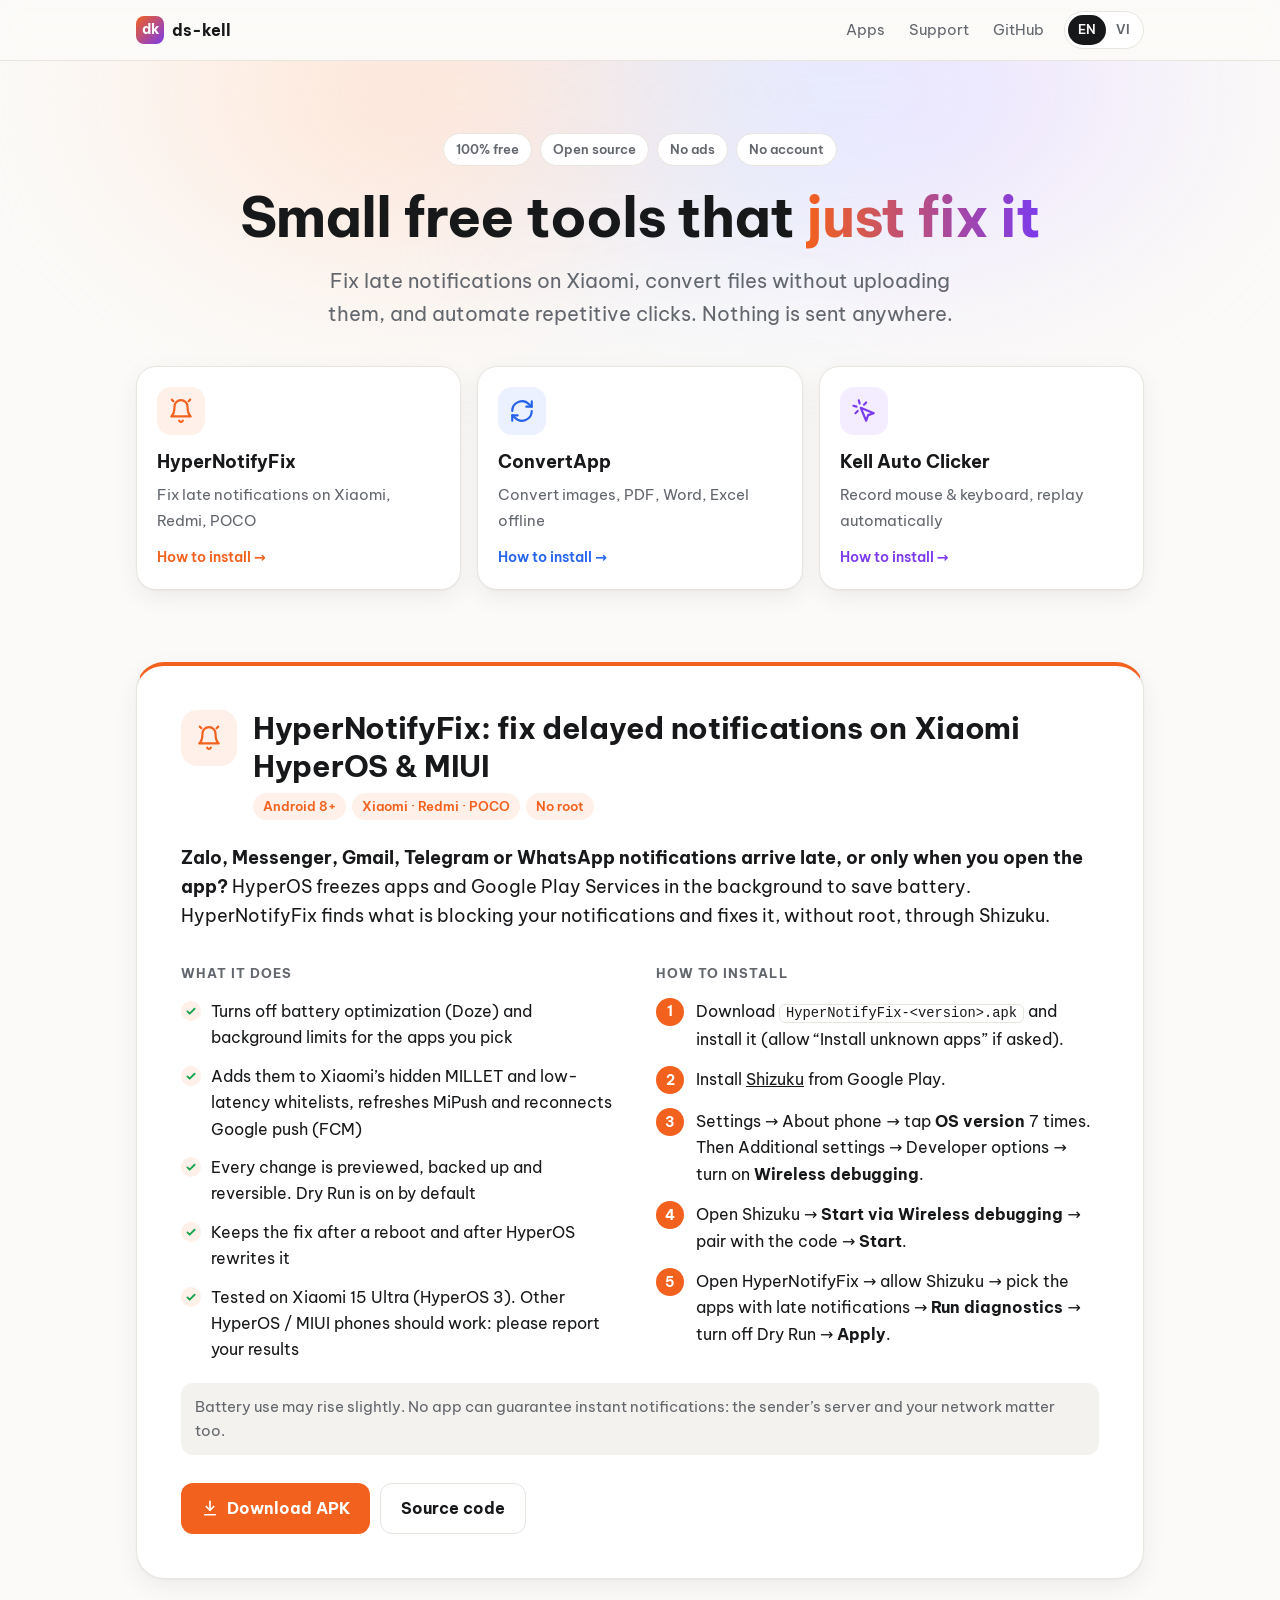
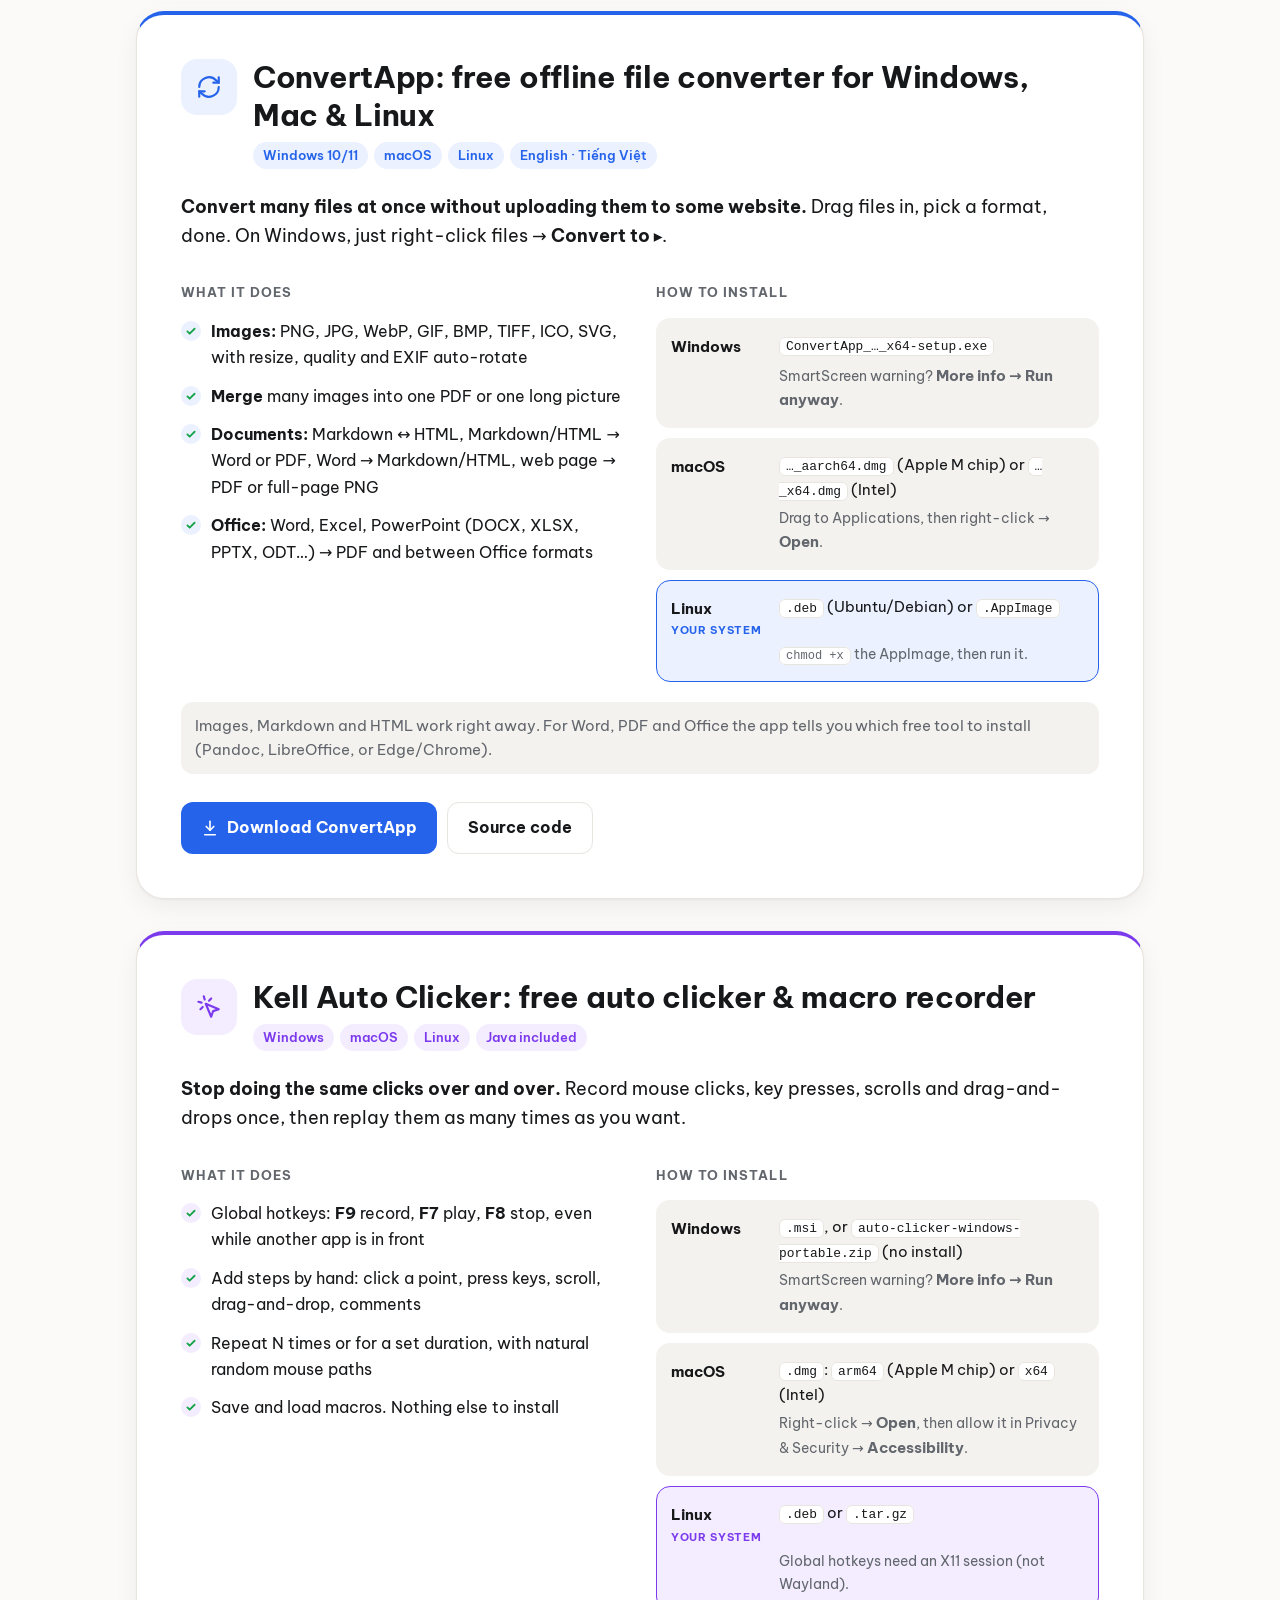
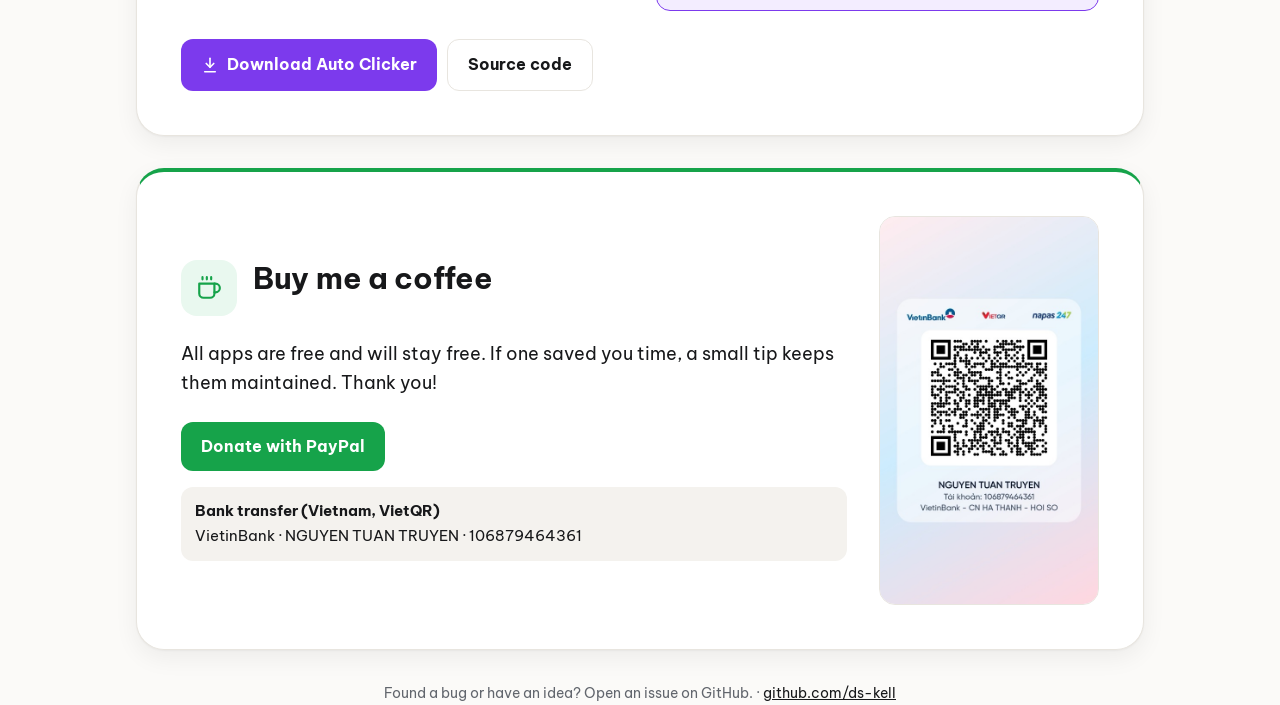
==== index.html @ 30c3adf8 "Add bilingual landing page Co-Authored-By: Claude Opus 5.5 <noreply@anthropic.com>" ====
<!doctype html>
<html lang="en">
<head>
<meta charset="utf-8">
<meta name="viewport" content="width=device-width, initial-scale=1">
<title>Fix Xiaomi Notification Delay, Free File Converter &amp; Auto Clicker | ds-kell</title>
<meta name="description" content="Free open-source apps: HyperNotifyFix fixes late notifications on Xiaomi HyperOS/MIUI without root; ConvertApp converts images, PDF, Word, Excel offline; Kell Auto Clicker records and replays mouse and keyboard.">
<link rel="canonical" href="https://ds-kell.github.io/">
<link rel="alternate" hreflang="en" href="https://ds-kell.github.io/">
<link rel="alternate" hreflang="vi" href="https://ds-kell.github.io/vi/">
<link rel="alternate" hreflang="x-default" href="https://ds-kell.github.io/">
<meta property="og:type" content="website">
<meta property="og:locale" content="en_US">
<meta property="og:title" content="Free tools: Xiaomi notification fix, file converter, auto clicker">
<meta property="og:description" content="No root, no ads, no account. Download for Android, Windows, macOS and Linux.">
<meta property="og:url" content="https://ds-kell.github.io/">
<meta name="theme-color" content="#fbfaf8">
<link rel="icon" href="data:image/svg+xml,%3Csvg xmlns='http://www.w3.org/2000/svg' viewBox='0 0 100 100'%3E%3Ctext y='.9em' font-size='90'%3E%E2%9C%A8%3C/text%3E%3C/svg%3E">
<link rel="preconnect" href="https://fonts.googleapis.com">
<link rel="preconnect" href="https://fonts.gstatic.com" crossorigin>
<link rel="stylesheet" href="https://fonts.googleapis.com/css2?family=Be+Vietnam+Pro:wght@400;500;600;700;800&display=swap">
<link rel="stylesheet" href="style.css">
<script type="application/ld+json">
[
 {
  "@context": "https://schema.org",
  "@type": "SoftwareApplication",
  "name": "HyperNotifyFix",
  "inLanguage": "en",
  "description": "Fix late notifications on Xiaomi, Redmi, POCO",
  "operatingSystem": "Android 8+",
  "applicationCategory": "UtilitiesApplication",
  "downloadUrl": "https://github.com/ds-kell/fix-noti-xiaomi/releases/latest",
  "offers": {
   "@type": "Offer",
   "price": "0",
   "priceCurrency": "USD"
  }
 },
 {
  "@context": "https://schema.org",
  "@type": "SoftwareApplication",
  "name": "ConvertApp",
  "inLanguage": "en",
  "description": "Convert images, PDF, Word, Excel offline",
  "operatingSystem": "Windows, macOS, Linux",
  "applicationCategory": "UtilitiesApplication",
  "downloadUrl": "https://github.com/ds-kell/convert-multi-file/releases/latest",
  "offers": {
   "@type": "Offer",
   "price": "0",
   "priceCurrency": "USD"
  }
 },
 {
  "@context": "https://schema.org",
  "@type": "SoftwareApplication",
  "name": "Kell Auto Clicker",
  "inLanguage": "en",
  "description": "Record mouse & keyboard, replay automatically",
  "operatingSystem": "Windows, macOS, Linux",
  "applicationCategory": "UtilitiesApplication",
  "downloadUrl": "https://github.com/ds-kell/kell-auto-clicker/releases/latest",
  "offers": {
   "@type": "Offer",
   "price": "0",
   "priceCurrency": "USD"
  }
 }
]
</script>
</head>
<body>
<header class="bar"><div class="wrap">
  <a class="brand" href=""><span class="brand-mark">dk</span>ds-kell</a>
  <nav>
    <a class="link" href="#apps">Apps</a>
    <a class="link" href="#support">Support</a>
    <a class="link" href="https://github.com/ds-kell">GitHub</a>
    <span class="lang"><a href="" hreflang="en" lang="en" data-lang="en" aria-current="true">EN</a><a href="vi/" hreflang="vi" lang="vi" data-lang="vi">VI</a></span>
  </nav>
</div></header>

<main>
<section class="hero"><div class="wrap">
  <div class="pills"><span class="pill">100% free</span><span class="pill">Open source</span><span class="pill">No ads</span><span class="pill">No account</span></div>
  <h1>Small free tools that <em>just fix it</em></h1>
  <p class="lead">Fix late notifications on Xiaomi, convert files without uploading them, and automate repetitive clicks. Nothing is sent anywhere.</p>
  <div class="cards" id="apps"><a class="card a-orange" href="#notify"><div class="icon"><svg viewBox="0 0 24 24" fill="none" stroke="currentColor" stroke-width="2" stroke-linecap="round" stroke-linejoin="round"><path d="M6 8a6 6 0 1 1 12 0c0 7 3 9 3 9H3s3-2 3-9"/><path d="M10.3 21a1.94 1.94 0 0 0 3.4 0"/><path d="M19 3l1.5-1.5M5 3 3.5 1.5"/></svg></div><strong>HyperNotifyFix</strong><span>Fix late notifications on Xiaomi, Redmi, POCO</span><span class="go">How to install →</span></a><a class="card a-blue" href="#convert"><div class="icon"><svg viewBox="0 0 24 24" fill="none" stroke="currentColor" stroke-width="2" stroke-linecap="round" stroke-linejoin="round"><path d="M3 12a9 9 0 0 1 15.5-6.2L21 8"/><path d="M21 3v5h-5"/><path d="M21 12a9 9 0 0 1-15.5 6.2L3 16"/><path d="M3 21v-5h5"/></svg></div><strong>ConvertApp</strong><span>Convert images, PDF, Word, Excel offline</span><span class="go">How to install →</span></a><a class="card a-violet" href="#clicker"><div class="icon"><svg viewBox="0 0 24 24" fill="none" stroke="currentColor" stroke-width="2" stroke-linecap="round" stroke-linejoin="round"><path d="M9 9l5 12 1.8-5.2L21 14Z"/><path d="M7.2 2.2 8 5.1M5.1 8l-2.9-.8M14 4.1 12 6.2M6.2 12l-2.1 2"/></svg></div><strong>Kell Auto Clicker</strong><span>Record mouse &amp; keyboard, replay automatically</span><span class="go">How to install →</span></a></div>
</div></section>

<div class="wrap">

<section class="app a-orange" id="notify">
  <div class="app-head"><div class="icon"><svg viewBox="0 0 24 24" fill="none" stroke="currentColor" stroke-width="2" stroke-linecap="round" stroke-linejoin="round"><path d="M6 8a6 6 0 1 1 12 0c0 7 3 9 3 9H3s3-2 3-9"/><path d="M10.3 21a1.94 1.94 0 0 0 3.4 0"/><path d="M19 3l1.5-1.5M5 3 3.5 1.5"/></svg></div>
    <div><h2>HyperNotifyFix: fix delayed notifications on Xiaomi HyperOS &amp; MIUI</h2><div class="chips"><span class="chip">Android 8+</span><span class="chip">Xiaomi · Redmi · POCO</span><span class="chip">No root</span></div></div></div>
  <p class="problem"><strong>Zalo, Messenger, Gmail, Telegram or WhatsApp notifications arrive late, or only when you open the app?</strong> HyperOS freezes apps and Google Play Services in the background to save battery. HyperNotifyFix finds what is blocking your notifications and fixes it, without root, through Shizuku.</p>
  <div class="grid-2">
    <div><h3>What it does</h3><ul class="features"><li><span>Turns off battery optimization (Doze) and background limits for the apps you pick</span></li><li><span>Adds them to Xiaomi’s hidden MILLET and low-latency whitelists, refreshes MiPush and reconnects Google push (FCM)</span></li><li><span>Every change is previewed, backed up and reversible. Dry Run is on by default</span></li><li><span>Keeps the fix after a reboot and after HyperOS rewrites it</span></li><li><span>Tested on Xiaomi 15 Ultra (HyperOS 3). Other HyperOS / MIUI phones should work: please report your results</span></li></ul></div>
    <div><h3>How to install</h3><ol class="steps"><li><span>Download <code>HyperNotifyFix-&lt;version&gt;.apk</code> and install it (allow “Install unknown apps” if asked).</span></li><li><span>Install <a href="https://play.google.com/store/apps/details?id=moe.shizuku.privileged.api">Shizuku</a> from Google Play.</span></li><li><span>Settings → About phone → tap <b>OS version</b> 7 times. Then Additional settings → Developer options → turn on <b>Wireless debugging</b>.</span></li><li><span>Open Shizuku → <b>Start via Wireless debugging</b> → pair with the code → <b>Start</b>.</span></li><li><span>Open HyperNotifyFix → allow Shizuku → pick the apps with late notifications → <b>Run diagnostics</b> → turn off Dry Run → <b>Apply</b>.</span></li></ol></div>
  </div>
  <p class="note">Battery use may rise slightly. No app can guarantee instant notifications: the sender’s server and your network matter too.</p>
  <div class="actions">
    <a class="btn" href="https://github.com/ds-kell/fix-noti-xiaomi/releases/latest"><svg viewBox="0 0 24 24" fill="none" stroke="currentColor" stroke-width="2.2" stroke-linecap="round" stroke-linejoin="round"><path d="M12 3v12"/><path d="m7 10 5 5 5-5"/><path d="M5 21h14"/></svg>Download APK</a>
    <a class="btn ghost" href="https://github.com/ds-kell/fix-noti-xiaomi">Source code</a>
  </div>
</section>
<section class="app a-blue" id="convert">
  <div class="app-head"><div class="icon"><svg viewBox="0 0 24 24" fill="none" stroke="currentColor" stroke-width="2" stroke-linecap="round" stroke-linejoin="round"><path d="M3 12a9 9 0 0 1 15.5-6.2L21 8"/><path d="M21 3v5h-5"/><path d="M21 12a9 9 0 0 1-15.5 6.2L3 16"/><path d="M3 21v-5h5"/></svg></div>
    <div><h2>ConvertApp: free offline file converter for Windows, Mac &amp; Linux</h2><div class="chips"><span class="chip">Windows 10/11</span><span class="chip">macOS</span><span class="chip">Linux</span><span class="chip">English · Tiếng Việt</span></div></div></div>
  <p class="problem"><strong>Convert many files at once without uploading them to some website.</strong> Drag files in, pick a format, done. On Windows, just right-click files → <b>Convert to ▸</b>.</p>
  <div class="grid-2">
    <div><h3>What it does</h3><ul class="features"><li><span><b>Images:</b> PNG, JPG, WebP, GIF, BMP, TIFF, ICO, SVG, with resize, quality and EXIF auto-rotate</span></li><li><span><b>Merge</b> many images into one PDF or one long picture</span></li><li><span><b>Documents:</b> Markdown ↔ HTML, Markdown/HTML → Word or PDF, Word → Markdown/HTML, web page → PDF or full-page PNG</span></li><li><span><b>Office:</b> Word, Excel, PowerPoint (DOCX, XLSX, PPTX, ODT…) → PDF and between Office formats</span></li></ul></div>
    <div><h3>How to install</h3><div class="os-list"><div class="os" data-os="windows"><div><b>Windows</b><span class="you">Your system</span></div><div class="file"><code>ConvertApp_…_x64-setup.exe</code></div><div class="tip">SmartScreen warning? <b>More info → Run anyway</b>.</div></div><div class="os" data-os="mac"><div><b>macOS</b><span class="you">Your system</span></div><div class="file"><code>…_aarch64.dmg</code> (Apple M chip) or <code>…_x64.dmg</code> (Intel)</div><div class="tip">Drag to Applications, then right-click → <b>Open</b>.</div></div><div class="os" data-os="linux"><div><b>Linux</b><span class="you">Your system</span></div><div class="file"><code>.deb</code> (Ubuntu/Debian) or <code>.AppImage</code></div><div class="tip"><code>chmod +x</code> the AppImage, then run it.</div></div></div></div>
  </div>
  <p class="note">Images, Markdown and HTML work right away. For Word, PDF and Office the app tells you which free tool to install (Pandoc, LibreOffice, or Edge/Chrome).</p>
  <div class="actions">
    <a class="btn" href="https://github.com/ds-kell/convert-multi-file/releases/latest"><svg viewBox="0 0 24 24" fill="none" stroke="currentColor" stroke-width="2.2" stroke-linecap="round" stroke-linejoin="round"><path d="M12 3v12"/><path d="m7 10 5 5 5-5"/><path d="M5 21h14"/></svg>Download ConvertApp</a>
    <a class="btn ghost" href="https://github.com/ds-kell/convert-multi-file">Source code</a>
  </div>
</section>
<section class="app a-violet" id="clicker">
  <div class="app-head"><div class="icon"><svg viewBox="0 0 24 24" fill="none" stroke="currentColor" stroke-width="2" stroke-linecap="round" stroke-linejoin="round"><path d="M9 9l5 12 1.8-5.2L21 14Z"/><path d="M7.2 2.2 8 5.1M5.1 8l-2.9-.8M14 4.1 12 6.2M6.2 12l-2.1 2"/></svg></div>
    <div><h2>Kell Auto Clicker: free auto clicker &amp; macro recorder</h2><div class="chips"><span class="chip">Windows</span><span class="chip">macOS</span><span class="chip">Linux</span><span class="chip">Java included</span></div></div></div>
  <p class="problem"><strong>Stop doing the same clicks over and over.</strong> Record mouse clicks, key presses, scrolls and drag-and-drops once, then replay them as many times as you want.</p>
  <div class="grid-2">
    <div><h3>What it does</h3><ul class="features"><li><span>Global hotkeys: <b>F9</b> record, <b>F7</b> play, <b>F8</b> stop, even while another app is in front</span></li><li><span>Add steps by hand: click a point, press keys, scroll, drag-and-drop, comments</span></li><li><span>Repeat N times or for a set duration, with natural random mouse paths</span></li><li><span>Save and load macros. Nothing else to install</span></li></ul></div>
    <div><h3>How to install</h3><div class="os-list"><div class="os" data-os="windows"><div><b>Windows</b><span class="you">Your system</span></div><div class="file"><code>.msi</code>, or <code>auto-clicker-windows-portable.zip</code> (no install)</div><div class="tip">SmartScreen warning? <b>More info → Run anyway</b>.</div></div><div class="os" data-os="mac"><div><b>macOS</b><span class="you">Your system</span></div><div class="file"><code>.dmg</code>: <code>arm64</code> (Apple M chip) or <code>x64</code> (Intel)</div><div class="tip">Right-click → <b>Open</b>, then allow it in Privacy &amp; Security → <b>Accessibility</b>.</div></div><div class="os" data-os="linux"><div><b>Linux</b><span class="you">Your system</span></div><div class="file"><code>.deb</code> or <code>.tar.gz</code></div><div class="tip">Global hotkeys need an X11 session (not Wayland).</div></div></div></div>
  </div>
  
  <div class="actions">
    <a class="btn" href="https://github.com/ds-kell/kell-auto-clicker/releases/latest"><svg viewBox="0 0 24 24" fill="none" stroke="currentColor" stroke-width="2.2" stroke-linecap="round" stroke-linejoin="round"><path d="M12 3v12"/><path d="m7 10 5 5 5-5"/><path d="M5 21h14"/></svg>Download Auto Clicker</a>
    <a class="btn ghost" href="https://github.com/ds-kell/kell-auto-clicker">Source code</a>
  </div>
</section>

<section class="app a-green" id="support">
  <div class="support">
    <div>
      <div class="app-head"><div class="icon"><svg viewBox="0 0 24 24" fill="none" stroke="currentColor" stroke-width="2" stroke-linecap="round" stroke-linejoin="round"><path d="M17 8h1a4 4 0 1 1 0 8h-1"/><path d="M3 8h14v9a4 4 0 0 1-4 4H7a4 4 0 0 1-4-4Z"/><path d="M6 2v2M10 2v2M14 2v2"/></svg></div><div><h2>Buy me a coffee</h2></div></div>
      <p class="problem">All apps are free and will stay free. If one saved you time, a small tip keeps them maintained. Thank you!</p>
      <a class="btn" href="https://paypal.me/truyennt">Donate with PayPal</a>
      <div class="bank"><b>Bank transfer (Vietnam, VietQR)</b>VietinBank · NGUYEN TUAN TRUYEN · 106879464361</div>
    </div>
    <img src="assets/donate-vietqr.jpg" alt="VietQR bank transfer QR code, VietinBank, NGUYEN TUAN TRUYEN" width="220" height="391" loading="lazy">
  </div>
</section>
</div>
</main>

<footer class="wrap">Found a bug or have an idea? Open an issue on GitHub. · <a href="https://github.com/ds-kell">github.com/ds-kell</a></footer>
<script>
(function () {
  // Remember an explicit language choice; first-time Vietnamese visitors to the English page go to /vi/.
  var KEY = 'lang';
  function get() { try { return localStorage.getItem(KEY); } catch (e) { return null; } }
  document.querySelectorAll('[data-lang]').forEach(function (a) {
    a.addEventListener('click', function () { try { localStorage.setItem(KEY, a.dataset.lang); } catch (e) {} });
  });
  if (document.documentElement.lang === 'en' && !get() && !/bot|crawl|spider/i.test(navigator.userAgent)
      && (navigator.languages || [navigator.language]).some(function (l) { return /^vi\b/i.test(l); })) {
    location.replace('vi/' + location.hash);
  }
  // Highlight the download row for the visitor's OS.
  var ua = navigator.userAgent, os = /Windows/.test(ua) ? 'windows' : /Mac OS X|Macintosh/.test(ua) && !/iPhone|iPad/.test(ua) ? 'mac'
         : /Linux/.test(ua) && !/Android/.test(ua) ? 'linux' : null;
  if (os) document.querySelectorAll('.os[data-os="' + os + '"]').forEach(function (el) { el.classList.add('is-you'); });
})();
</script>
</body>
</html>
---- style.css ----
:root {
  --bg: #fbfaf8; --surface: #ffffff; --surface-2: #f4f2ee; --text: #17181a; --muted: #62666d;
  --border: #e8e5df; --shadow: 0 1px 2px rgb(20 20 20 / 4%), 0 8px 24px rgb(20 20 20 / 6%);
  --orange: #f2611d; --orange-soft: #fff1e9; --blue: #2563eb; --blue-soft: #ebf1ff;
  --violet: #7c3aed; --violet-soft: #f3edff; --green: #16a34a; --green-soft: #e9f8ef;
  --hero-1: #ffe4d4; --hero-2: #dfe8ff; --hero-3: #ece2ff; --radius: 20px;
}
@media (prefers-color-scheme: dark) {
  :root:not([data-theme="light"]) {
    --bg: #0e0f11; --surface: #17181b; --surface-2: #1f2125; --text: #eeeef0; --muted: #a1a5ad;
    --border: #2a2c31; --shadow: 0 1px 2px rgb(0 0 0 / 30%), 0 8px 24px rgb(0 0 0 / 30%);
    --orange: #ff8a4c; --orange-soft: #2b1a10; --blue: #6b9bff; --blue-soft: #121c33;
    --violet: #a78bfa; --violet-soft: #1e1530; --green: #4ade80; --green-soft: #10241a;
    --hero-1: #3a1d0e; --hero-2: #0f1d3d; --hero-3: #24133d;
  }
}
* { box-sizing: border-box; }
html { -webkit-text-size-adjust: 100%; scroll-behavior: smooth; scroll-padding-top: 72px; }
body { margin: 0; background: var(--bg); color: var(--text);
  font: 16px/1.65 "Be Vietnam Pro", system-ui, -apple-system, "Segoe UI", Roboto, sans-serif; }
a { color: inherit; }
img { max-width: 100%; height: auto; }
.wrap { max-width: 1040px; margin: 0 auto; padding: 0 16px; }

/* Top bar */
.bar { position: sticky; top: 0; z-index: 10; backdrop-filter: saturate(1.4) blur(12px);
  background: color-mix(in srgb, var(--bg) 82%, transparent); border-bottom: 1px solid var(--border); }
.bar .wrap { display: flex; align-items: center; gap: 16px; height: 60px; }
.brand { font-weight: 700; text-decoration: none; display: flex; align-items: center; gap: 8px; }
.brand-mark { width: 28px; height: 28px; border-radius: 8px; display: grid; place-items: center; color: #fff;
  background: linear-gradient(135deg, var(--orange), var(--violet)); font-size: 14px; }
.bar nav { margin-left: auto; display: flex; align-items: center; gap: 4px; }
.bar nav a.link { text-decoration: none; color: var(--muted); font-size: 15px; padding: 6px 10px; border-radius: 8px; }
.bar nav a.link:hover { color: var(--text); background: var(--surface-2); }
.lang { display: inline-flex; padding: 3px; border: 1px solid var(--border); border-radius: 999px;
  background: var(--surface); margin-left: 6px; }
.lang a { text-decoration: none; font-size: 13px; font-weight: 600; padding: 4px 10px; border-radius: 999px; color: var(--muted); }
.lang a[aria-current="true"] { background: var(--text); color: var(--bg); }
@media (max-width: 640px) { .bar nav a.link { display: none; } }

/* Hero */
.hero { position: relative; overflow: hidden; padding: 72px 0 40px; text-align: center; }
.hero::before { content: ""; position: absolute; inset: -40% -10% auto; height: 520px; z-index: -1; filter: blur(60px);
  background: radial-gradient(closest-side, var(--hero-1), transparent) 20% 50% / 50% 100% no-repeat,
              radial-gradient(closest-side, var(--hero-2), transparent) 55% 40% / 50% 100% no-repeat,
              radial-gradient(closest-side, var(--hero-3), transparent) 85% 60% / 45% 100% no-repeat; }
.pills { display: flex; flex-wrap: wrap; gap: 8px; justify-content: center; margin-bottom: 20px; }
.pill { font-size: 13px; font-weight: 600; padding: 5px 12px; border-radius: 999px; background: var(--surface);
  border: 1px solid var(--border); color: var(--muted); }
.hero h1 { font-size: clamp(32px, 6vw, 56px); line-height: 1.1; letter-spacing: -0.02em; margin: 0 auto 16px; max-width: 820px; }
.hero h1 em { font-style: normal; background: linear-gradient(90deg, var(--orange), var(--violet));
  -webkit-background-clip: text; background-clip: text; color: transparent; }
.hero .lead { font-size: clamp(17px, 2.2vw, 20px); color: var(--muted); max-width: 640px; margin: 0 auto 36px; }

.cards { display: grid; gap: 16px; grid-template-columns: repeat(auto-fit, minmax(260px, 1fr)); text-align: left; }
.card { display: block; text-decoration: none; background: var(--surface); border: 1px solid var(--border);
  border-radius: var(--radius); padding: 20px; box-shadow: var(--shadow); transition: transform .15s ease, border-color .15s; }
.card:hover { transform: translateY(-3px); border-color: var(--accent); }
.card strong { display: block; font-size: 18px; margin: 12px 0 4px; }
.card span { color: var(--muted); font-size: 15px; }
.card .go { display: block; margin-top: 12px; font-weight: 600; font-size: 14px; color: var(--accent); }

.icon { width: 48px; height: 48px; border-radius: 14px; display: grid; place-items: center;
  background: var(--accent-soft); color: var(--accent); flex: none; }
.icon svg { width: 26px; height: 26px; }
.a-orange { --accent: var(--orange); --accent-soft: var(--orange-soft); }
.a-blue { --accent: var(--blue); --accent-soft: var(--blue-soft); }
.a-violet { --accent: var(--violet); --accent-soft: var(--violet-soft); }
.a-green { --accent: var(--green); --accent-soft: var(--green-soft); }

/* App sections */
.app { background: var(--surface); border: 1px solid var(--border); border-radius: 28px; box-shadow: var(--shadow);
  padding: clamp(20px, 4vw, 44px); margin: 32px 0; border-top: 4px solid var(--accent); }
.app-head { display: flex; gap: 16px; align-items: flex-start; }
.app-head .icon { width: 56px; height: 56px; border-radius: 16px; }
.app h2 { font-size: clamp(22px, 3.4vw, 30px); line-height: 1.25; letter-spacing: -0.01em; margin: 0 0 8px; }
.chips { display: flex; flex-wrap: wrap; gap: 6px; }
.chip { font-size: 12.5px; font-weight: 600; padding: 3px 10px; border-radius: 999px; background: var(--accent-soft); color: var(--accent); }
.problem { font-size: 17.5px; margin: 24px 0; }
.problem strong { color: var(--text); }
.grid-2 { display: grid; gap: 32px; grid-template-columns: 1fr 1fr; }
@media (max-width: 820px) { .grid-2 { grid-template-columns: 1fr; gap: 8px; } }
h3 { font-size: 13px; text-transform: uppercase; letter-spacing: .08em; color: var(--muted); margin: 8px 0 14px; }

.features { list-style: none; padding: 0; margin: 0; display: grid; gap: 12px; }
.features li { display: flex; gap: 10px; }
.features li::before { content: ""; flex: none; width: 20px; height: 20px; margin-top: 3px; border-radius: 50%;
  background: var(--accent-soft) url("data:image/svg+xml,%3Csvg xmlns='http://www.w3.org/2000/svg' viewBox='0 0 20 20'%3E%3Cpath d='M6 10.5l2.5 2.5L14 7.5' fill='none' stroke='%2316a34a' stroke-width='2' stroke-linecap='round' stroke-linejoin='round'/%3E%3C/svg%3E") center / 18px no-repeat; }

.steps { list-style: none; padding: 0; margin: 0; counter-reset: s; display: grid; gap: 14px; }
.steps li { counter-increment: s; display: flex; gap: 12px; }
.steps li::before { content: counter(s); flex: none; width: 28px; height: 28px; border-radius: 50%; display: grid; place-items: center;
  font-size: 14px; font-weight: 700; background: var(--accent); color: #fff; }

.os-list { display: grid; gap: 10px; }
.os { display: grid; grid-template-columns: 96px 1fr; gap: 4px 12px; padding: 14px; border-radius: 14px;
  background: var(--surface-2); border: 1px solid transparent; }
.os.is-you { border-color: var(--accent); background: var(--accent-soft); }
.os b { font-size: 15px; }
.os .you { display: none; font-size: 11px; font-weight: 700; color: var(--accent); text-transform: uppercase; letter-spacing: .06em; }
.os.is-you .you { display: block; }
.os .file { font-size: 15px; }
.os .tip { grid-column: 2; font-size: 14px; color: var(--muted); }
@media (max-width: 480px) { .os { grid-template-columns: 1fr; } .os .tip { grid-column: 1; } }

code { font-family: ui-monospace, SFMono-Regular, Menlo, Consolas, monospace; font-size: .86em; background: var(--surface);
  border: 1px solid var(--border); padding: 1px 6px; border-radius: 6px; overflow-wrap: anywhere; }
.note { font-size: 14.5px; color: var(--muted); margin: 20px 0 0; padding: 12px 14px; border-radius: 12px; background: var(--surface-2); }
.actions { display: flex; flex-wrap: wrap; gap: 10px; margin-top: 28px; }
.btn { display: inline-flex; align-items: center; gap: 8px; text-decoration: none; font-weight: 700; font-size: 15.5px;
  padding: 12px 20px; border-radius: 12px; background: var(--accent); color: #fff; transition: filter .15s; }
.btn:hover { filter: brightness(1.08); }
.btn svg { width: 18px; height: 18px; }
.btn.ghost { background: transparent; color: var(--text); border: 1px solid var(--border); }

/* Support */
.support { display: grid; grid-template-columns: 1fr auto; gap: 32px; align-items: center; }
@media (max-width: 720px) { .support { grid-template-columns: 1fr; justify-items: start; } }
.support img { width: 220px; border-radius: 16px; border: 1px solid var(--border); }
.bank { font-size: 15px; padding: 12px 14px; border-radius: 12px; background: var(--surface-2); margin: 16px 0 0; }
.bank b { display: block; }

footer { color: var(--muted); font-size: 14px; padding: 16px 0 56px; text-align: center; }
footer a { color: var(--text); }
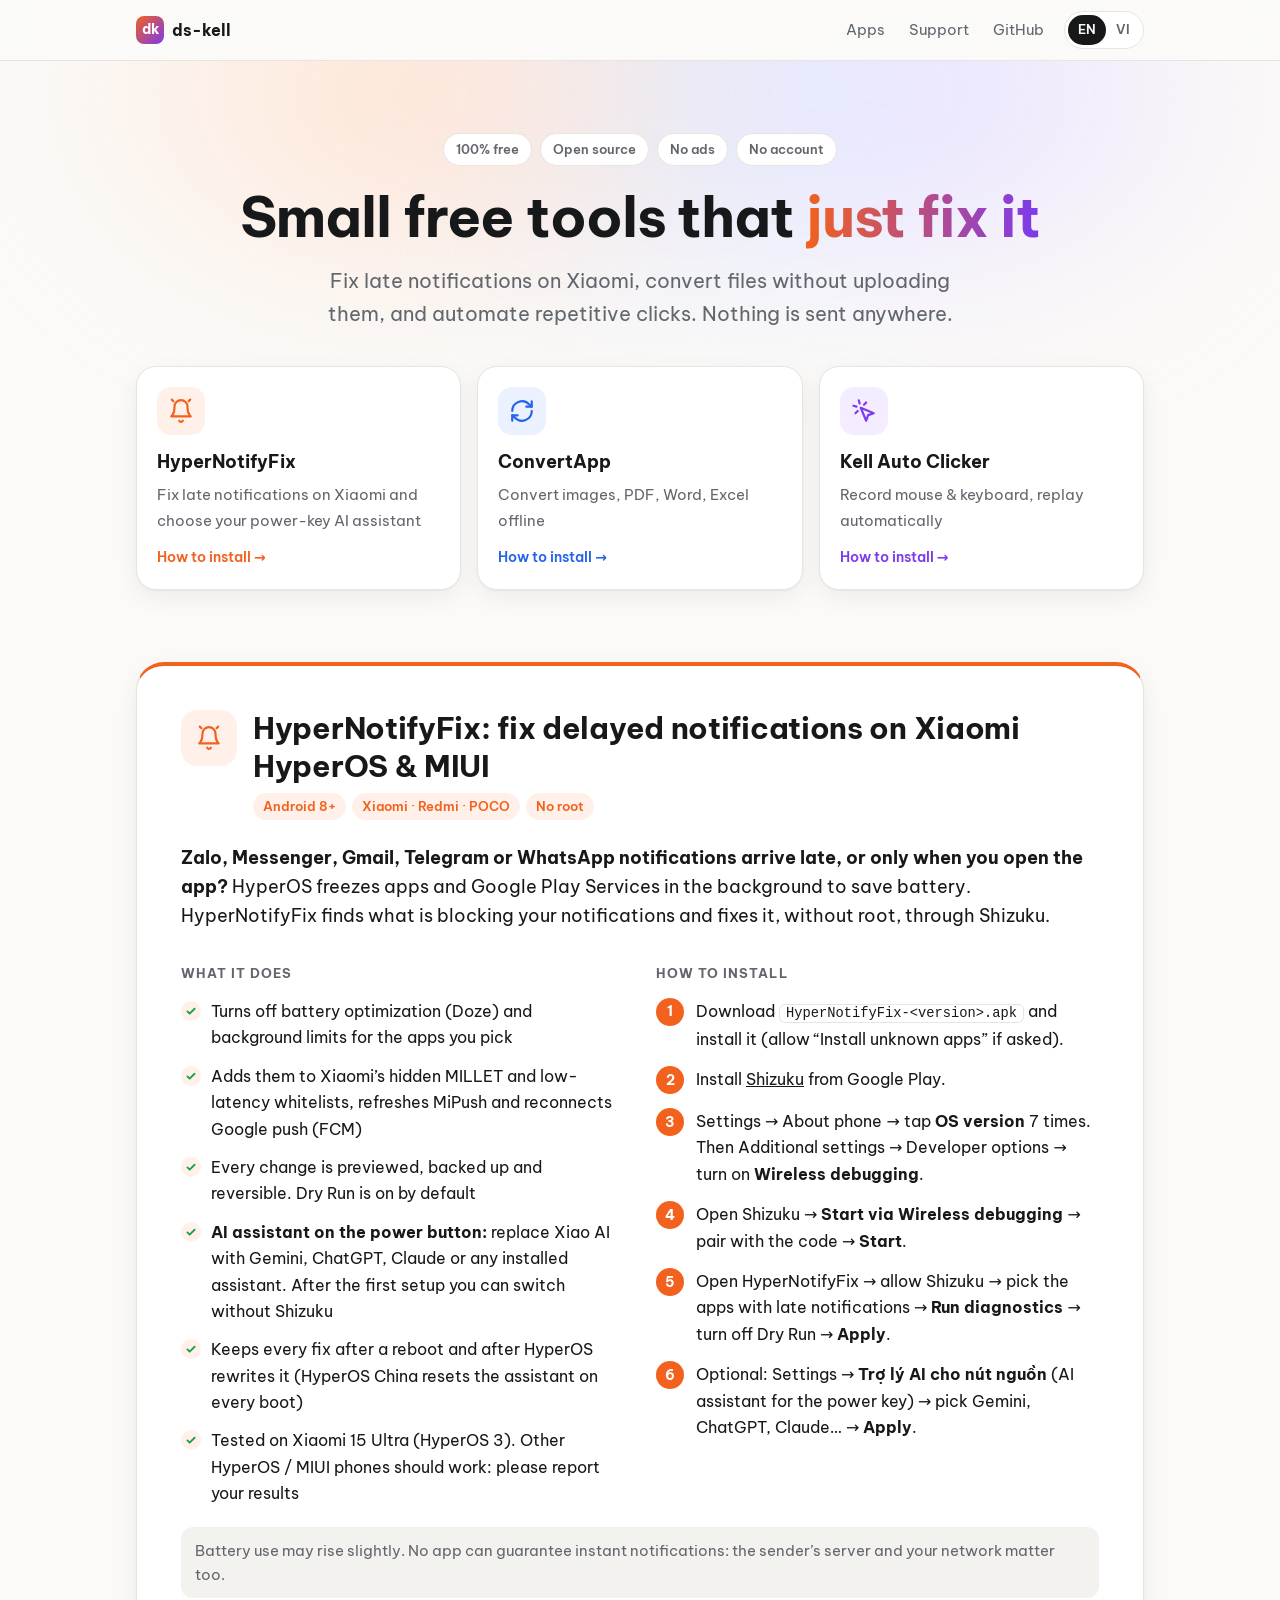
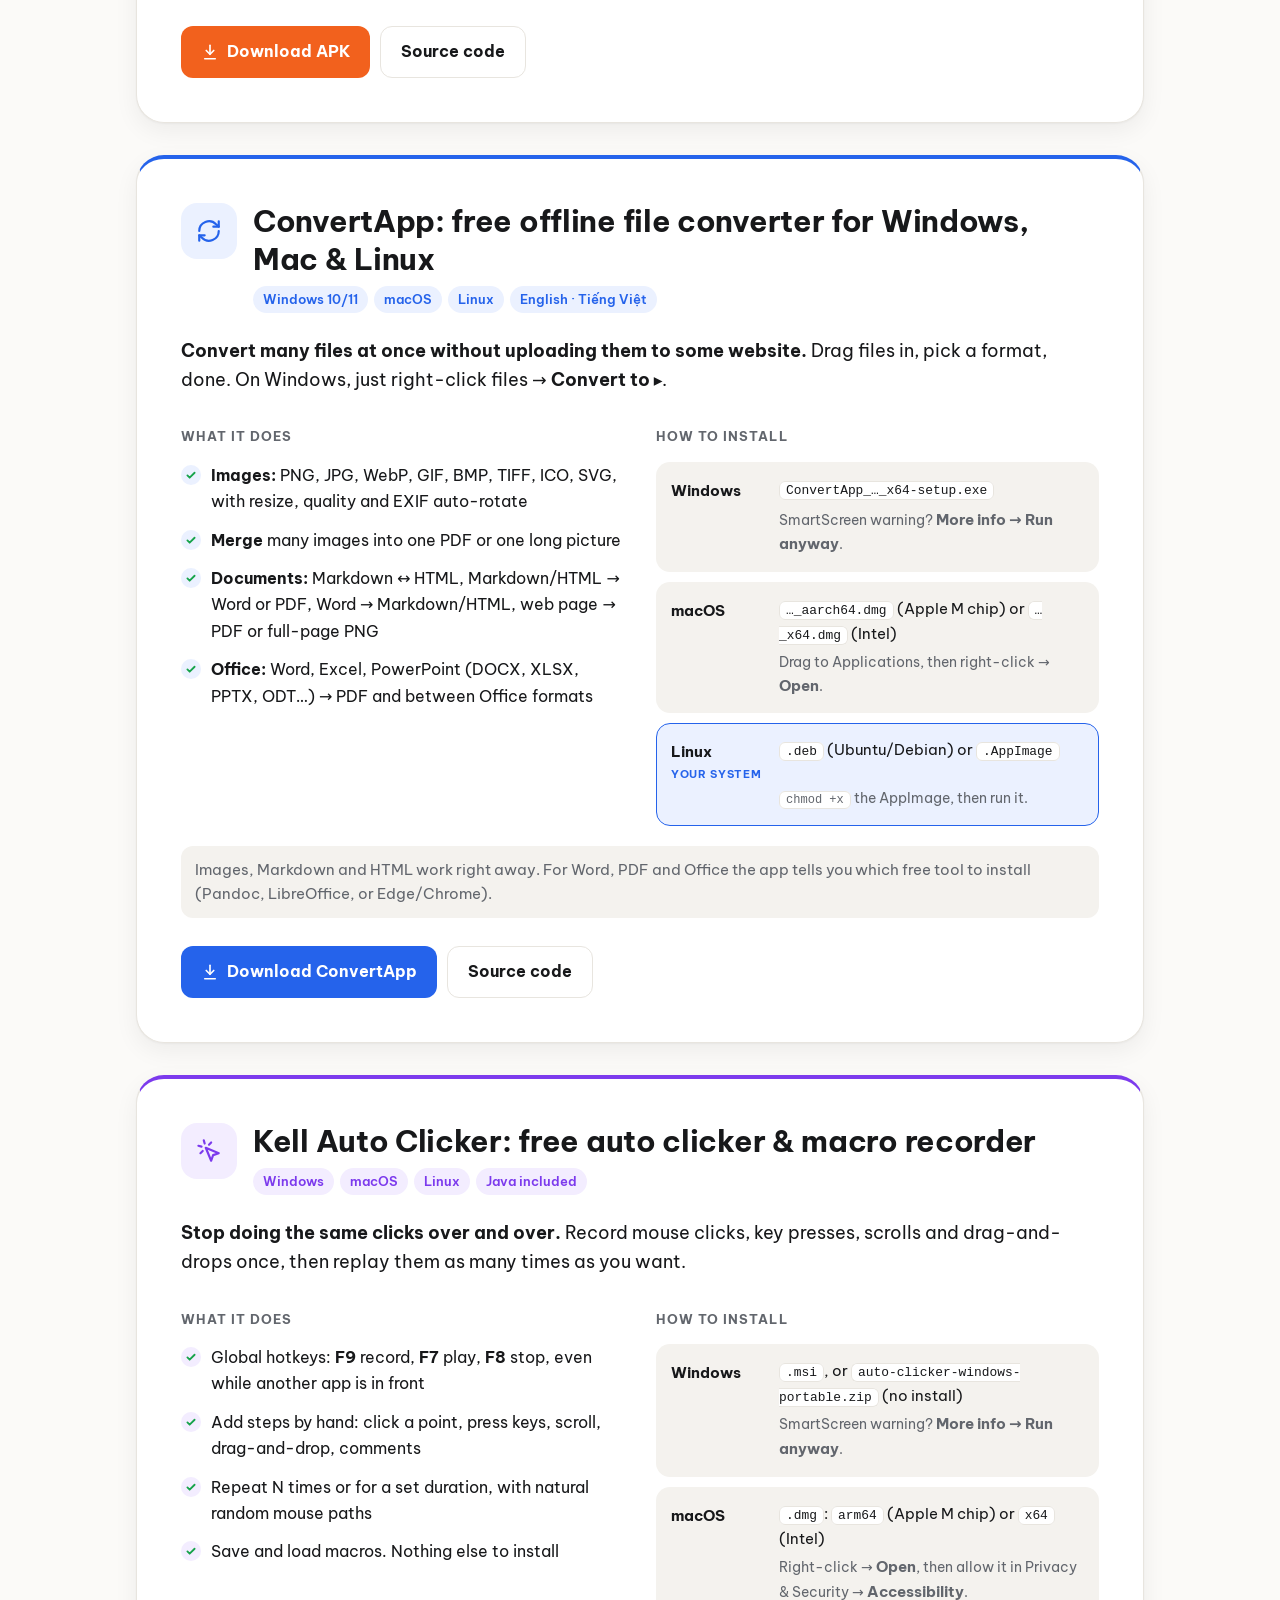
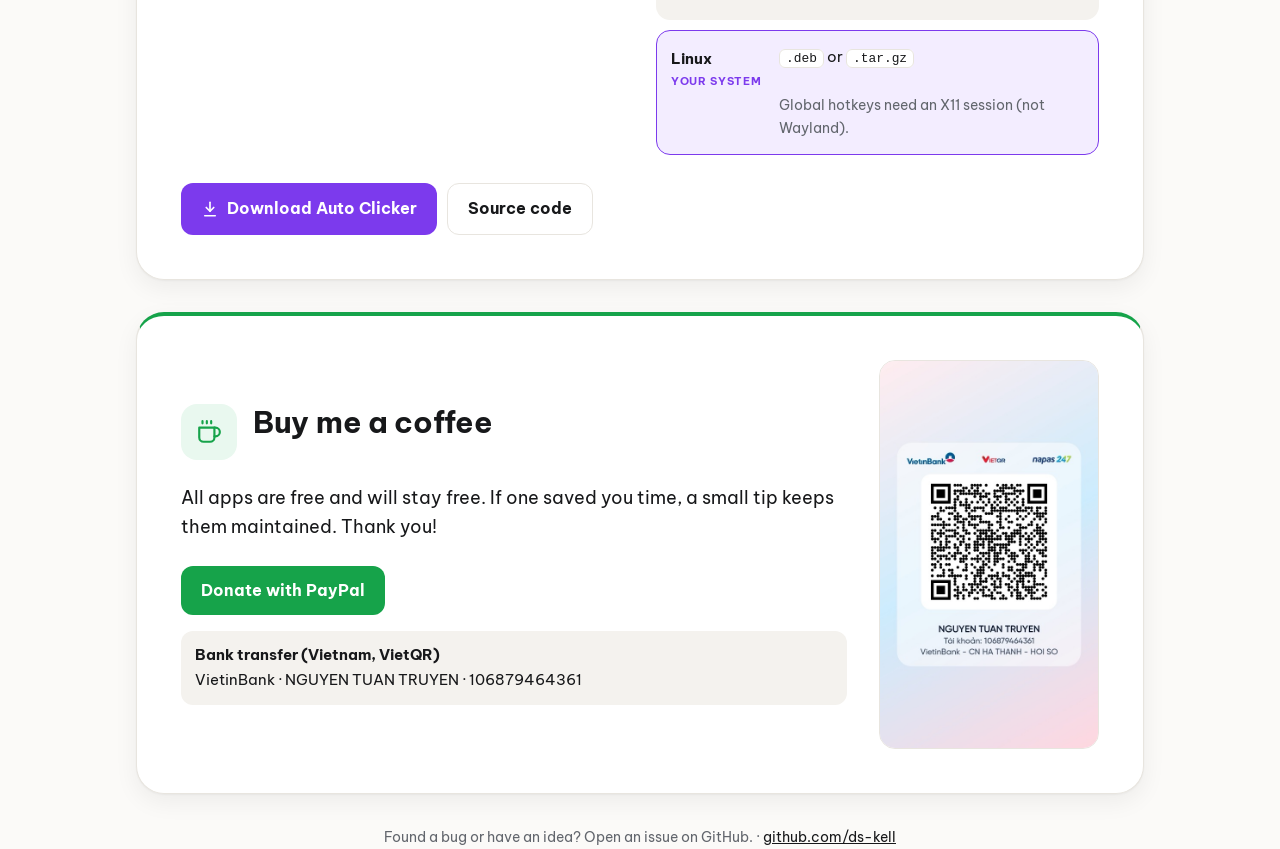
==== commit 29e098dc: "content: add the HyperNotifyFix AI assistant picker Co-Authored-By: Claude Opus 5.5 <noreply@anthrop" ====
--- a/index.html
+++ b/index.html
@@ -4,7 +4,7 @@
 <meta charset="utf-8">
 <meta name="viewport" content="width=device-width, initial-scale=1">
 <title>Fix Xiaomi Notification Delay, Free File Converter &amp; Auto Clicker | ds-kell</title>
-<meta name="description" content="Free open-source apps: HyperNotifyFix fixes late notifications on Xiaomi HyperOS/MIUI without root; ConvertApp converts images, PDF, Word, Excel offline; Kell Auto Clicker records and replays mouse and keyboard.">
+<meta name="description" content="Free open-source apps: HyperNotifyFix fixes late notifications on Xiaomi HyperOS/MIUI and puts Gemini, ChatGPT or Claude on the power button, without root; ConvertApp converts images, PDF, Word, Excel offline; Kell Auto Clicker records and replays mouse and keyboard.">
 <link rel="canonical" href="https://ds-kell.github.io/">
 <link rel="alternate" hreflang="en" href="https://ds-kell.github.io/">
 <link rel="alternate" hreflang="vi" href="https://ds-kell.github.io/vi/">
@@ -27,7 +27,7 @@
   "@type": "SoftwareApplication",
   "name": "HyperNotifyFix",
   "inLanguage": "en",
-  "description": "Fix late notifications on Xiaomi, Redmi, POCO",
+  "description": "Fix late notifications on Xiaomi and choose your power-key AI assistant",
   "operatingSystem": "Android 8+",
   "applicationCategory": "UtilitiesApplication",
   "downloadUrl": "https://github.com/ds-kell/fix-noti-xiaomi/releases/latest",
@@ -86,7 +86,7 @@
   <div class="pills"><span class="pill">100% free</span><span class="pill">Open source</span><span class="pill">No ads</span><span class="pill">No account</span></div>
   <h1>Small free tools that <em>just fix it</em></h1>
   <p class="lead">Fix late notifications on Xiaomi, convert files without uploading them, and automate repetitive clicks. Nothing is sent anywhere.</p>
-  <div class="cards" id="apps"><a class="card a-orange" href="#notify"><div class="icon"><svg viewBox="0 0 24 24" fill="none" stroke="currentColor" stroke-width="2" stroke-linecap="round" stroke-linejoin="round"><path d="M6 8a6 6 0 1 1 12 0c0 7 3 9 3 9H3s3-2 3-9"/><path d="M10.3 21a1.94 1.94 0 0 0 3.4 0"/><path d="M19 3l1.5-1.5M5 3 3.5 1.5"/></svg></div><strong>HyperNotifyFix</strong><span>Fix late notifications on Xiaomi, Redmi, POCO</span><span class="go">How to install →</span></a><a class="card a-blue" href="#convert"><div class="icon"><svg viewBox="0 0 24 24" fill="none" stroke="currentColor" stroke-width="2" stroke-linecap="round" stroke-linejoin="round"><path d="M3 12a9 9 0 0 1 15.5-6.2L21 8"/><path d="M21 3v5h-5"/><path d="M21 12a9 9 0 0 1-15.5 6.2L3 16"/><path d="M3 21v-5h5"/></svg></div><strong>ConvertApp</strong><span>Convert images, PDF, Word, Excel offline</span><span class="go">How to install →</span></a><a class="card a-violet" href="#clicker"><div class="icon"><svg viewBox="0 0 24 24" fill="none" stroke="currentColor" stroke-width="2" stroke-linecap="round" stroke-linejoin="round"><path d="M9 9l5 12 1.8-5.2L21 14Z"/><path d="M7.2 2.2 8 5.1M5.1 8l-2.9-.8M14 4.1 12 6.2M6.2 12l-2.1 2"/></svg></div><strong>Kell Auto Clicker</strong><span>Record mouse &amp; keyboard, replay automatically</span><span class="go">How to install →</span></a></div>
+  <div class="cards" id="apps"><a class="card a-orange" href="#notify"><div class="icon"><svg viewBox="0 0 24 24" fill="none" stroke="currentColor" stroke-width="2" stroke-linecap="round" stroke-linejoin="round"><path d="M6 8a6 6 0 1 1 12 0c0 7 3 9 3 9H3s3-2 3-9"/><path d="M10.3 21a1.94 1.94 0 0 0 3.4 0"/><path d="M19 3l1.5-1.5M5 3 3.5 1.5"/></svg></div><strong>HyperNotifyFix</strong><span>Fix late notifications on Xiaomi and choose your power-key AI assistant</span><span class="go">How to install →</span></a><a class="card a-blue" href="#convert"><div class="icon"><svg viewBox="0 0 24 24" fill="none" stroke="currentColor" stroke-width="2" stroke-linecap="round" stroke-linejoin="round"><path d="M3 12a9 9 0 0 1 15.5-6.2L21 8"/><path d="M21 3v5h-5"/><path d="M21 12a9 9 0 0 1-15.5 6.2L3 16"/><path d="M3 21v-5h5"/></svg></div><strong>ConvertApp</strong><span>Convert images, PDF, Word, Excel offline</span><span class="go">How to install →</span></a><a class="card a-violet" href="#clicker"><div class="icon"><svg viewBox="0 0 24 24" fill="none" stroke="currentColor" stroke-width="2" stroke-linecap="round" stroke-linejoin="round"><path d="M9 9l5 12 1.8-5.2L21 14Z"/><path d="M7.2 2.2 8 5.1M5.1 8l-2.9-.8M14 4.1 12 6.2M6.2 12l-2.1 2"/></svg></div><strong>Kell Auto Clicker</strong><span>Record mouse &amp; keyboard, replay automatically</span><span class="go">How to install →</span></a></div>
 </div></section>
 
 <div class="wrap">
@@ -96,8 +96,8 @@
     <div><h2>HyperNotifyFix: fix delayed notifications on Xiaomi HyperOS &amp; MIUI</h2><div class="chips"><span class="chip">Android 8+</span><span class="chip">Xiaomi · Redmi · POCO</span><span class="chip">No root</span></div></div></div>
   <p class="problem"><strong>Zalo, Messenger, Gmail, Telegram or WhatsApp notifications arrive late, or only when you open the app?</strong> HyperOS freezes apps and Google Play Services in the background to save battery. HyperNotifyFix finds what is blocking your notifications and fixes it, without root, through Shizuku.</p>
   <div class="grid-2">
-    <div><h3>What it does</h3><ul class="features"><li><span>Turns off battery optimization (Doze) and background limits for the apps you pick</span></li><li><span>Adds them to Xiaomi’s hidden MILLET and low-latency whitelists, refreshes MiPush and reconnects Google push (FCM)</span></li><li><span>Every change is previewed, backed up and reversible. Dry Run is on by default</span></li><li><span>Keeps the fix after a reboot and after HyperOS rewrites it</span></li><li><span>Tested on Xiaomi 15 Ultra (HyperOS 3). Other HyperOS / MIUI phones should work: please report your results</span></li></ul></div>
-    <div><h3>How to install</h3><ol class="steps"><li><span>Download <code>HyperNotifyFix-&lt;version&gt;.apk</code> and install it (allow “Install unknown apps” if asked).</span></li><li><span>Install <a href="https://play.google.com/store/apps/details?id=moe.shizuku.privileged.api">Shizuku</a> from Google Play.</span></li><li><span>Settings → About phone → tap <b>OS version</b> 7 times. Then Additional settings → Developer options → turn on <b>Wireless debugging</b>.</span></li><li><span>Open Shizuku → <b>Start via Wireless debugging</b> → pair with the code → <b>Start</b>.</span></li><li><span>Open HyperNotifyFix → allow Shizuku → pick the apps with late notifications → <b>Run diagnostics</b> → turn off Dry Run → <b>Apply</b>.</span></li></ol></div>
+    <div><h3>What it does</h3><ul class="features"><li><span>Turns off battery optimization (Doze) and background limits for the apps you pick</span></li><li><span>Adds them to Xiaomi’s hidden MILLET and low-latency whitelists, refreshes MiPush and reconnects Google push (FCM)</span></li><li><span>Every change is previewed, backed up and reversible. Dry Run is on by default</span></li><li><span><b>AI assistant on the power button:</b> replace Xiao AI with Gemini, ChatGPT, Claude or any installed assistant. After the first setup you can switch without Shizuku</span></li><li><span>Keeps every fix after a reboot and after HyperOS rewrites it (HyperOS China resets the assistant on every boot)</span></li><li><span>Tested on Xiaomi 15 Ultra (HyperOS 3). Other HyperOS / MIUI phones should work: please report your results</span></li></ul></div>
+    <div><h3>How to install</h3><ol class="steps"><li><span>Download <code>HyperNotifyFix-&lt;version&gt;.apk</code> and install it (allow “Install unknown apps” if asked).</span></li><li><span>Install <a href="https://play.google.com/store/apps/details?id=moe.shizuku.privileged.api">Shizuku</a> from Google Play.</span></li><li><span>Settings → About phone → tap <b>OS version</b> 7 times. Then Additional settings → Developer options → turn on <b>Wireless debugging</b>.</span></li><li><span>Open Shizuku → <b>Start via Wireless debugging</b> → pair with the code → <b>Start</b>.</span></li><li><span>Open HyperNotifyFix → allow Shizuku → pick the apps with late notifications → <b>Run diagnostics</b> → turn off Dry Run → <b>Apply</b>.</span></li><li><span>Optional: Settings → <b>Trợ lý AI cho nút nguồn</b> (AI assistant for the power key) → pick Gemini, ChatGPT, Claude… → <b>Apply</b>.</span></li></ol></div>
   </div>
   <p class="note">Battery use may rise slightly. No app can guarantee instant notifications: the sender’s server and your network matter too.</p>
   <div class="actions">
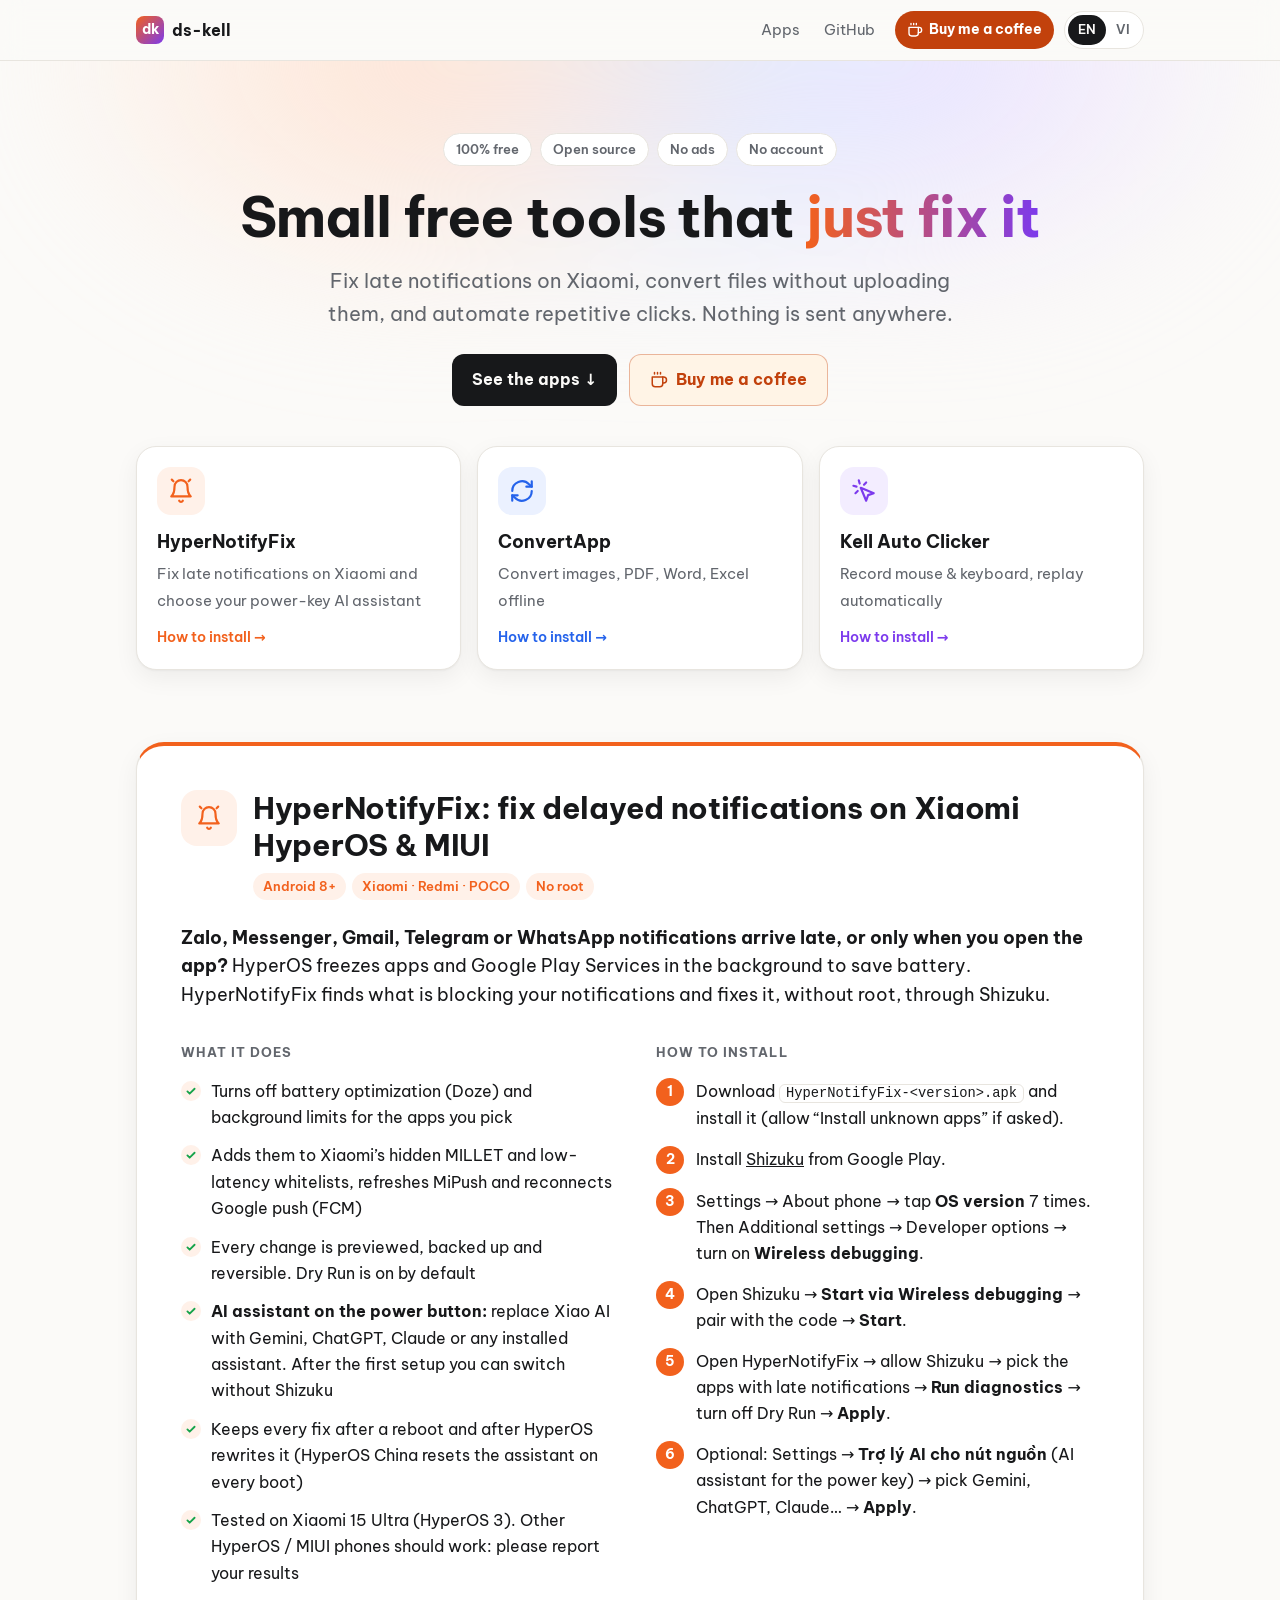
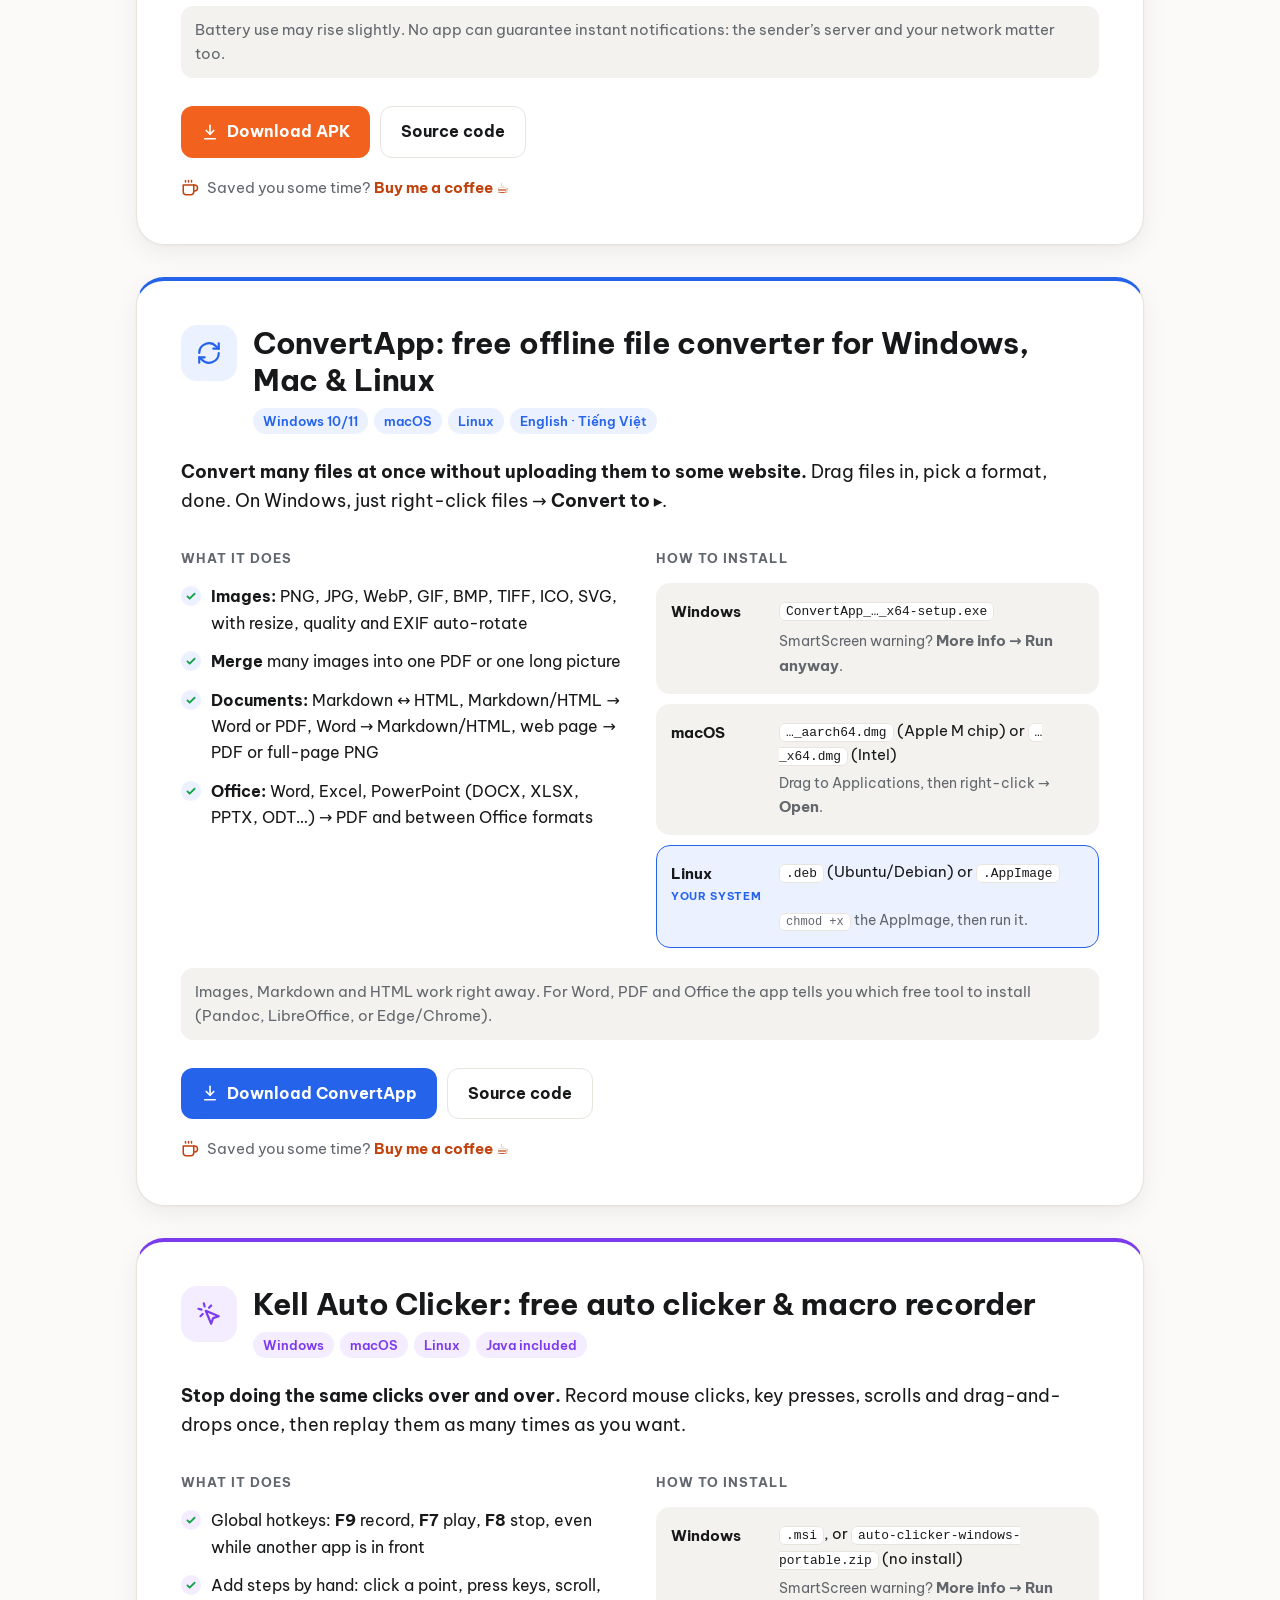
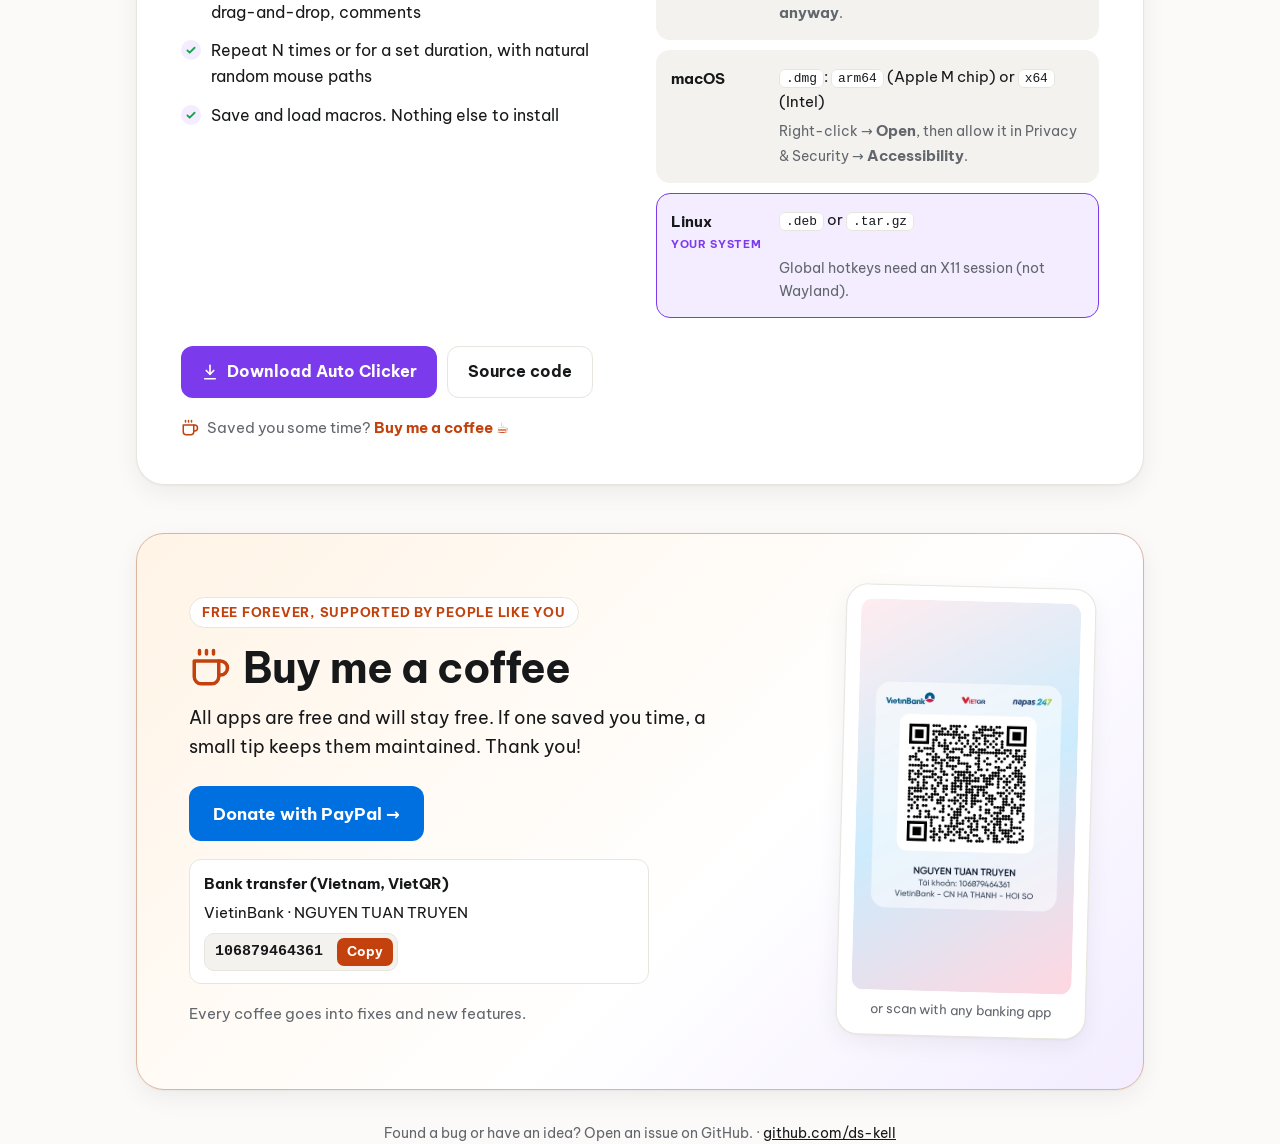
==== commit 8d4d9c4b: "site: make the donate option visible from the top of the page Coffee button in the top bar and hero," ====
--- a/index.html
+++ b/index.html
@@ -75,8 +75,8 @@
   <a class="brand" href=""><span class="brand-mark">dk</span>ds-kell</a>
   <nav>
     <a class="link" href="#apps">Apps</a>
-    <a class="link" href="#support">Support</a>
     <a class="link" href="https://github.com/ds-kell">GitHub</a>
+    <a class="nav-donate" href="#support"><svg viewBox="0 0 24 24" fill="none" stroke="currentColor" stroke-width="2" stroke-linecap="round" stroke-linejoin="round"><path d="M17 8h1a4 4 0 1 1 0 8h-1"/><path d="M3 8h14v9a4 4 0 0 1-4 4H7a4 4 0 0 1-4-4Z"/><path d="M6 2v2M10 2v2M14 2v2"/></svg><span>Buy me a coffee</span></a>
     <span class="lang"><a href="" hreflang="en" lang="en" data-lang="en" aria-current="true">EN</a><a href="vi/" hreflang="vi" lang="vi" data-lang="vi">VI</a></span>
   </nav>
 </div></header>
@@ -86,6 +86,10 @@
   <div class="pills"><span class="pill">100% free</span><span class="pill">Open source</span><span class="pill">No ads</span><span class="pill">No account</span></div>
   <h1>Small free tools that <em>just fix it</em></h1>
   <p class="lead">Fix late notifications on Xiaomi, convert files without uploading them, and automate repetitive clicks. Nothing is sent anywhere.</p>
+  <div class="hero-cta">
+    <a class="btn dark" href="#apps">See the apps ↓</a>
+    <a class="btn coffee" href="#support"><svg viewBox="0 0 24 24" fill="none" stroke="currentColor" stroke-width="2" stroke-linecap="round" stroke-linejoin="round"><path d="M17 8h1a4 4 0 1 1 0 8h-1"/><path d="M3 8h14v9a4 4 0 0 1-4 4H7a4 4 0 0 1-4-4Z"/><path d="M6 2v2M10 2v2M14 2v2"/></svg>Buy me a coffee</a>
+  </div>
   <div class="cards" id="apps"><a class="card a-orange" href="#notify"><div class="icon"><svg viewBox="0 0 24 24" fill="none" stroke="currentColor" stroke-width="2" stroke-linecap="round" stroke-linejoin="round"><path d="M6 8a6 6 0 1 1 12 0c0 7 3 9 3 9H3s3-2 3-9"/><path d="M10.3 21a1.94 1.94 0 0 0 3.4 0"/><path d="M19 3l1.5-1.5M5 3 3.5 1.5"/></svg></div><strong>HyperNotifyFix</strong><span>Fix late notifications on Xiaomi and choose your power-key AI assistant</span><span class="go">How to install →</span></a><a class="card a-blue" href="#convert"><div class="icon"><svg viewBox="0 0 24 24" fill="none" stroke="currentColor" stroke-width="2" stroke-linecap="round" stroke-linejoin="round"><path d="M3 12a9 9 0 0 1 15.5-6.2L21 8"/><path d="M21 3v5h-5"/><path d="M21 12a9 9 0 0 1-15.5 6.2L3 16"/><path d="M3 21v-5h5"/></svg></div><strong>ConvertApp</strong><span>Convert images, PDF, Word, Excel offline</span><span class="go">How to install →</span></a><a class="card a-violet" href="#clicker"><div class="icon"><svg viewBox="0 0 24 24" fill="none" stroke="currentColor" stroke-width="2" stroke-linecap="round" stroke-linejoin="round"><path d="M9 9l5 12 1.8-5.2L21 14Z"/><path d="M7.2 2.2 8 5.1M5.1 8l-2.9-.8M14 4.1 12 6.2M6.2 12l-2.1 2"/></svg></div><strong>Kell Auto Clicker</strong><span>Record mouse &amp; keyboard, replay automatically</span><span class="go">How to install →</span></a></div>
 </div></section>
 
@@ -104,6 +108,7 @@
     <a class="btn" href="https://github.com/ds-kell/fix-noti-xiaomi/releases/latest"><svg viewBox="0 0 24 24" fill="none" stroke="currentColor" stroke-width="2.2" stroke-linecap="round" stroke-linejoin="round"><path d="M12 3v12"/><path d="m7 10 5 5 5-5"/><path d="M5 21h14"/></svg>Download APK</a>
     <a class="btn ghost" href="https://github.com/ds-kell/fix-noti-xiaomi">Source code</a>
   </div>
+  <p class="nudge"><svg viewBox="0 0 24 24" fill="none" stroke="currentColor" stroke-width="2" stroke-linecap="round" stroke-linejoin="round"><path d="M17 8h1a4 4 0 1 1 0 8h-1"/><path d="M3 8h14v9a4 4 0 0 1-4 4H7a4 4 0 0 1-4-4Z"/><path d="M6 2v2M10 2v2M14 2v2"/></svg><span>Saved you some time? <a href="#support">Buy me a coffee ☕</a></span></p>
 </section>
 <section class="app a-blue" id="convert">
   <div class="app-head"><div class="icon"><svg viewBox="0 0 24 24" fill="none" stroke="currentColor" stroke-width="2" stroke-linecap="round" stroke-linejoin="round"><path d="M3 12a9 9 0 0 1 15.5-6.2L21 8"/><path d="M21 3v5h-5"/><path d="M21 12a9 9 0 0 1-15.5 6.2L3 16"/><path d="M3 21v-5h5"/></svg></div>
@@ -118,6 +123,7 @@
     <a class="btn" href="https://github.com/ds-kell/convert-multi-file/releases/latest"><svg viewBox="0 0 24 24" fill="none" stroke="currentColor" stroke-width="2.2" stroke-linecap="round" stroke-linejoin="round"><path d="M12 3v12"/><path d="m7 10 5 5 5-5"/><path d="M5 21h14"/></svg>Download ConvertApp</a>
     <a class="btn ghost" href="https://github.com/ds-kell/convert-multi-file">Source code</a>
   </div>
+  <p class="nudge"><svg viewBox="0 0 24 24" fill="none" stroke="currentColor" stroke-width="2" stroke-linecap="round" stroke-linejoin="round"><path d="M17 8h1a4 4 0 1 1 0 8h-1"/><path d="M3 8h14v9a4 4 0 0 1-4 4H7a4 4 0 0 1-4-4Z"/><path d="M6 2v2M10 2v2M14 2v2"/></svg><span>Saved you some time? <a href="#support">Buy me a coffee ☕</a></span></p>
 </section>
 <section class="app a-violet" id="clicker">
   <div class="app-head"><div class="icon"><svg viewBox="0 0 24 24" fill="none" stroke="currentColor" stroke-width="2" stroke-linecap="round" stroke-linejoin="round"><path d="M9 9l5 12 1.8-5.2L21 14Z"/><path d="M7.2 2.2 8 5.1M5.1 8l-2.9-.8M14 4.1 12 6.2M6.2 12l-2.1 2"/></svg></div>
@@ -132,22 +138,31 @@
     <a class="btn" href="https://github.com/ds-kell/kell-auto-clicker/releases/latest"><svg viewBox="0 0 24 24" fill="none" stroke="currentColor" stroke-width="2.2" stroke-linecap="round" stroke-linejoin="round"><path d="M12 3v12"/><path d="m7 10 5 5 5-5"/><path d="M5 21h14"/></svg>Download Auto Clicker</a>
     <a class="btn ghost" href="https://github.com/ds-kell/kell-auto-clicker">Source code</a>
   </div>
-</section>
-
-<section class="app a-green" id="support">
-  <div class="support">
-    <div>
-      <div class="app-head"><div class="icon"><svg viewBox="0 0 24 24" fill="none" stroke="currentColor" stroke-width="2" stroke-linecap="round" stroke-linejoin="round"><path d="M17 8h1a4 4 0 1 1 0 8h-1"/><path d="M3 8h14v9a4 4 0 0 1-4 4H7a4 4 0 0 1-4-4Z"/><path d="M6 2v2M10 2v2M14 2v2"/></svg></div><div><h2>Buy me a coffee</h2></div></div>
-      <p class="problem">All apps are free and will stay free. If one saved you time, a small tip keeps them maintained. Thank you!</p>
-      <a class="btn" href="https://paypal.me/truyennt">Donate with PayPal</a>
-      <div class="bank"><b>Bank transfer (Vietnam, VietQR)</b>VietinBank · NGUYEN TUAN TRUYEN · 106879464361</div>
+  <p class="nudge"><svg viewBox="0 0 24 24" fill="none" stroke="currentColor" stroke-width="2" stroke-linecap="round" stroke-linejoin="round"><path d="M17 8h1a4 4 0 1 1 0 8h-1"/><path d="M3 8h14v9a4 4 0 0 1-4 4H7a4 4 0 0 1-4-4Z"/><path d="M6 2v2M10 2v2M14 2v2"/></svg><span>Saved you some time? <a href="#support">Buy me a coffee ☕</a></span></p>
+</section>
+
+<section class="donate" id="support">
+  <div class="donate-text">
+    <span class="kicker">Free forever, supported by people like you</span>
+    <h2><svg viewBox="0 0 24 24" fill="none" stroke="currentColor" stroke-width="2" stroke-linecap="round" stroke-linejoin="round"><path d="M17 8h1a4 4 0 1 1 0 8h-1"/><path d="M3 8h14v9a4 4 0 0 1-4 4H7a4 4 0 0 1-4-4Z"/><path d="M6 2v2M10 2v2M14 2v2"/></svg>Buy me a coffee</h2>
+    <p>All apps are free and will stay free. If one saved you time, a small tip keeps them maintained. Thank you!</p>
+    <a class="btn paypal" href="https://paypal.me/truyennt">Donate with PayPal →</a>
+    <div class="bank">
+      <b>Bank transfer (Vietnam, VietQR)</b>
+      <div class="bank-row"><span>VietinBank · NGUYEN TUAN TRUYEN</span>
+        <button class="copy" type="button" data-copy="106879464361" data-done="Copied"><code>106879464361</code><span>Copy</span></button></div>
     </div>
+    <p class="thanks">Every coffee goes into fixes and new features.</p>
+  </div>
+  <figure class="qr">
     <img src="assets/donate-vietqr.jpg" alt="VietQR bank transfer QR code, VietinBank, NGUYEN TUAN TRUYEN" width="220" height="391" loading="lazy">
-  </div>
+    <figcaption>or scan with any banking app</figcaption>
+  </figure>
 </section>
 </div>
 </main>
 
+<a class="float-donate" href="#support" aria-label="Buy me a coffee"><svg viewBox="0 0 24 24" fill="none" stroke="currentColor" stroke-width="2" stroke-linecap="round" stroke-linejoin="round"><path d="M17 8h1a4 4 0 1 1 0 8h-1"/><path d="M3 8h14v9a4 4 0 0 1-4 4H7a4 4 0 0 1-4-4Z"/><path d="M6 2v2M10 2v2M14 2v2"/></svg><span>Buy me a coffee</span></a>
 <footer class="wrap">Found a bug or have an idea? Open an issue on GitHub. · <a href="https://github.com/ds-kell">github.com/ds-kell</a></footer>
 <script>
 (function () {
@@ -165,6 +180,24 @@
   var ua = navigator.userAgent, os = /Windows/.test(ua) ? 'windows' : /Mac OS X|Macintosh/.test(ua) && !/iPhone|iPad/.test(ua) ? 'mac'
          : /Linux/.test(ua) && !/Android/.test(ua) ? 'linux' : null;
   if (os) document.querySelectorAll('.os[data-os="' + os + '"]').forEach(function (el) { el.classList.add('is-you'); });
+  // Copy the bank account number.
+  document.querySelectorAll('.copy').forEach(function (b) {
+    b.addEventListener('click', function () {
+      var label = b.querySelector('span'), old = label.textContent;
+      (navigator.clipboard ? navigator.clipboard.writeText(b.dataset.copy) : Promise.reject()).then(function () {
+        label.textContent = b.dataset.done; setTimeout(function () { label.textContent = old; }, 1600);
+      }, function () {});
+    });
+  });
+  // Floating coffee button: show after the hero, hide while the donate section is on screen.
+  var fab = document.querySelector('.float-donate'), hero = document.querySelector('.hero'),
+      donate = document.getElementById('support');
+  if (fab && 'IntersectionObserver' in window) {
+    var past = false, atDonate = false;
+    function sync() { fab.classList.toggle('show', past && !atDonate); }
+    new IntersectionObserver(function (e) { past = !e[0].isIntersecting; sync(); }).observe(hero);
+    new IntersectionObserver(function (e) { atDonate = e[0].isIntersecting; sync(); }).observe(donate);
+  }
 })();
 </script>
 </body>
--- a/style.css
+++ b/style.css
@@ -122,3 +122,56 @@
 
 footer { color: var(--muted); font-size: 14px; padding: 16px 0 56px; text-align: center; }
 footer a { color: var(--text); }
+
+/* ---------- Donate: visible everywhere, not just at the bottom ---------- */
+:root { --coffee: #c2410c; --coffee-soft: #fff4e6; --coffee-ink: #7c2d12; }
+@media (prefers-color-scheme: dark) {
+  :root:not([data-theme="light"]) { --coffee: #fb923c; --coffee-soft: #2a1a0c; --coffee-ink: #fed7aa; }
+}
+.nav-donate { display: inline-flex; align-items: center; gap: 6px; margin-left: 6px; text-decoration: none;
+  font-size: 14px; font-weight: 700; padding: 7px 12px; border-radius: 999px; color: #fff; background: var(--coffee);
+  transition: filter .15s; }
+.nav-donate:hover { filter: brightness(1.1); }
+.nav-donate svg { width: 16px; height: 16px; }
+@media (max-width: 420px) { .nav-donate span { display: none; } .nav-donate { padding: 8px; } }
+
+.hero-cta { display: flex; flex-wrap: wrap; gap: 12px; justify-content: center; margin: -12px 0 40px; }
+.btn.dark { background: var(--text); color: var(--bg); }
+.btn.coffee { background: var(--coffee-soft); color: var(--coffee); border: 1px solid color-mix(in srgb, var(--coffee) 35%, transparent); }
+
+.nudge { display: flex; align-items: center; gap: 8px; margin: 18px 0 0; font-size: 14.5px; color: var(--muted); }
+.nudge svg { width: 18px; height: 18px; color: var(--coffee); flex: none; }
+.nudge a { color: var(--coffee); font-weight: 700; text-decoration: none; }
+.nudge a:hover { text-decoration: underline; }
+
+.donate { position: relative; overflow: hidden; display: grid; grid-template-columns: 1fr auto; gap: clamp(24px, 5vw, 56px);
+  align-items: center; margin: 48px 0 32px; padding: clamp(24px, 5vw, 52px); border-radius: 28px;
+  background: linear-gradient(135deg, var(--coffee-soft), var(--surface) 60%, var(--violet-soft));
+  border: 1px solid color-mix(in srgb, var(--coffee) 30%, var(--border)); box-shadow: var(--shadow); }
+.donate .kicker { display: inline-block; font-size: 12.5px; font-weight: 700; letter-spacing: .06em; text-transform: uppercase;
+  color: var(--coffee); background: var(--surface); border: 1px solid var(--border); padding: 4px 12px; border-radius: 999px; }
+.donate h2 { display: flex; align-items: center; gap: 12px; font-size: clamp(28px, 4.6vw, 42px); line-height: 1.15;
+  letter-spacing: -0.02em; margin: 16px 0 12px; }
+.donate h2 svg { width: 1em; height: 1em; color: var(--coffee); flex: none; }
+.donate p { font-size: 17.5px; margin: 0 0 24px; max-width: 520px; }
+.btn.paypal { background: #0070e0; font-size: 16.5px; padding: 14px 24px; }
+.donate .bank { margin-top: 18px; max-width: 460px; background: var(--surface); border: 1px solid var(--border); }
+.bank-row { display: flex; flex-wrap: wrap; align-items: center; justify-content: space-between; gap: 8px; margin-top: 4px; }
+.copy { display: inline-flex; align-items: center; gap: 8px; font: inherit; cursor: pointer; padding: 4px 4px 4px 4px;
+  border-radius: 10px; border: 1px solid var(--border); background: var(--surface-2); color: var(--text); }
+.copy code { border: 0; background: none; font-size: 15px; font-weight: 600; }
+.copy span { font-size: 13px; font-weight: 700; padding: 3px 10px; border-radius: 7px; background: var(--coffee); color: #fff; }
+.donate .thanks { font-size: 14.5px; color: var(--muted); margin: 18px 0 0; }
+.qr { margin: 0; text-align: center; padding: 14px; background: var(--surface); border-radius: 22px;
+  border: 1px solid var(--border); box-shadow: var(--shadow); transform: rotate(1.5deg); }
+.qr img { display: block; width: 220px; border-radius: 12px; }
+.qr figcaption { font-size: 13px; color: var(--muted); margin-top: 8px; max-width: 220px; }
+@media (max-width: 760px) { .donate { grid-template-columns: 1fr; } .qr { justify-self: center; transform: none; } }
+
+.float-donate { position: fixed; right: 16px; bottom: 16px; z-index: 20; display: inline-flex; align-items: center; gap: 8px;
+  text-decoration: none; font-weight: 700; font-size: 14.5px; padding: 12px 16px; border-radius: 999px; color: #fff;
+  background: var(--coffee); box-shadow: 0 8px 24px rgb(0 0 0 / 22%);
+  opacity: 0; transform: translateY(16px); pointer-events: none; transition: opacity .2s, transform .2s; }
+.float-donate.show { opacity: 1; transform: none; pointer-events: auto; }
+.float-donate svg { width: 18px; height: 18px; }
+@media (prefers-reduced-motion: reduce) { .float-donate, html { transition: none; scroll-behavior: auto; } }
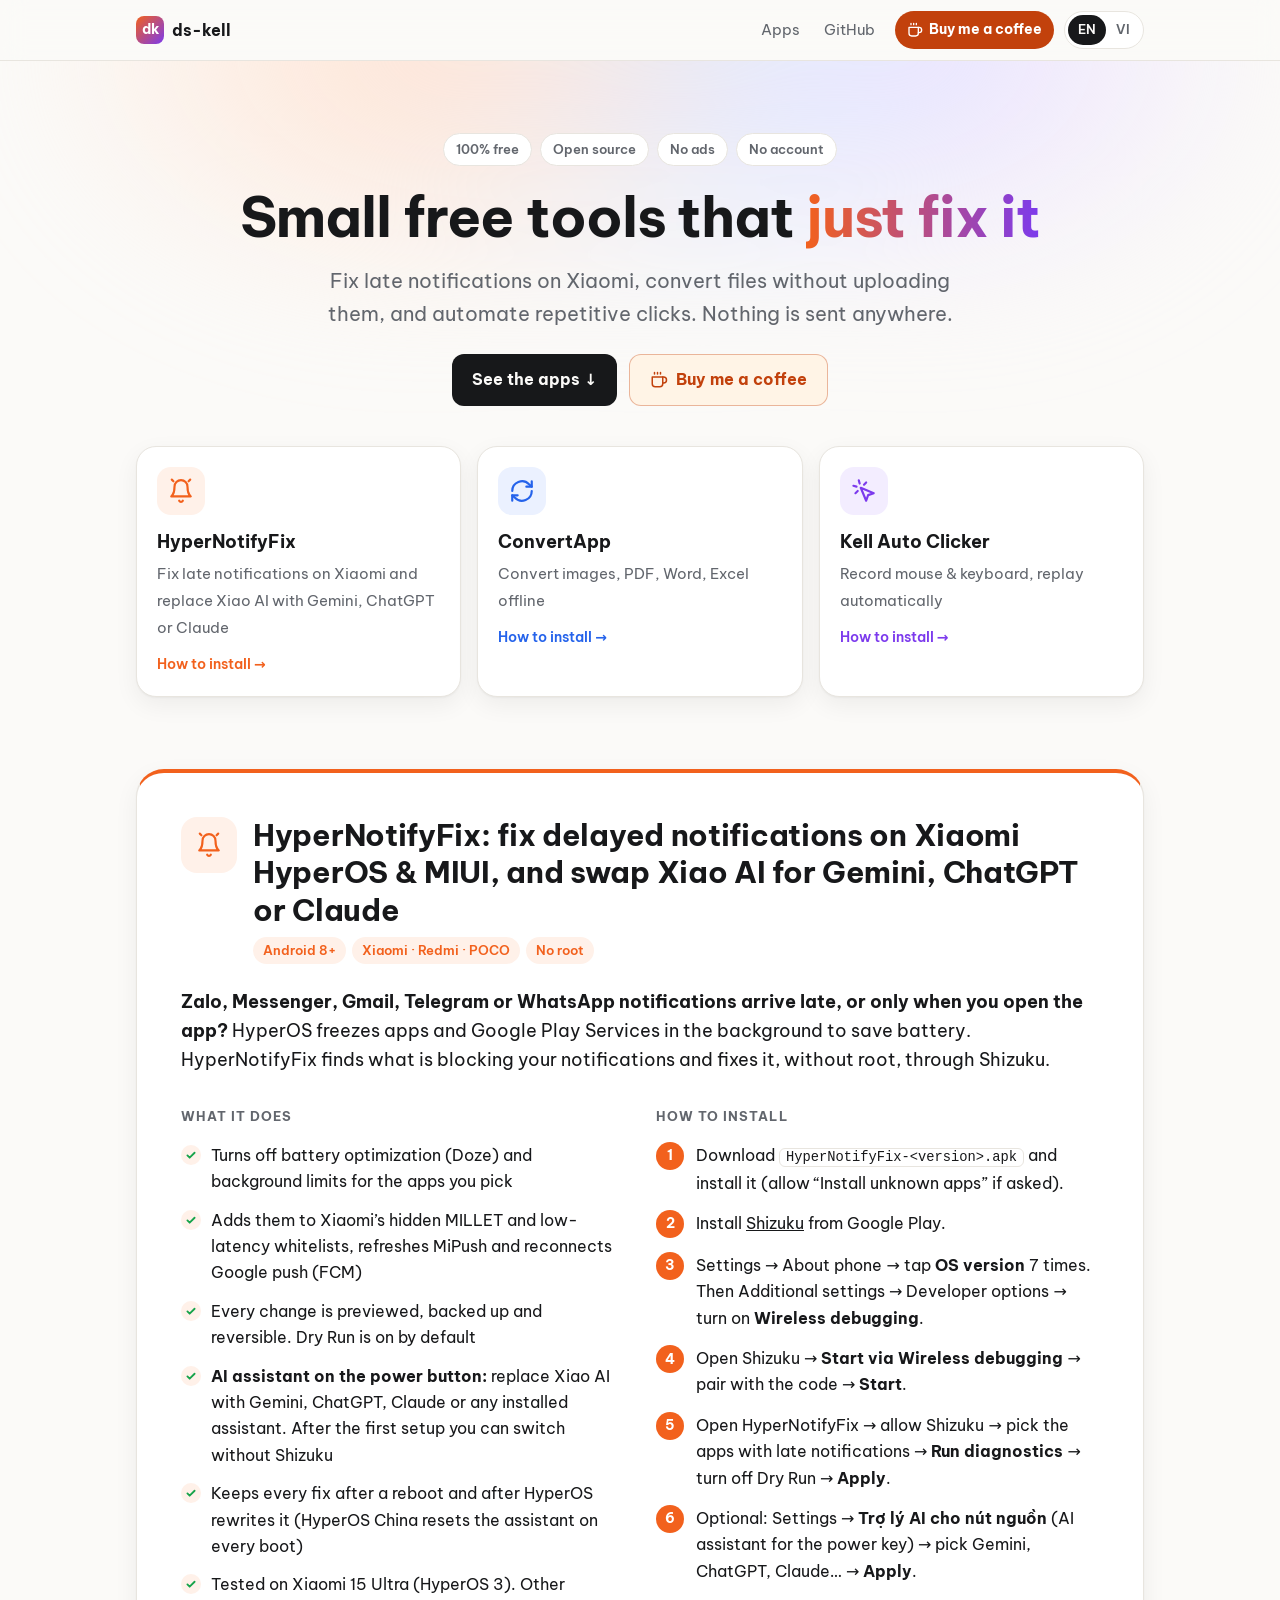
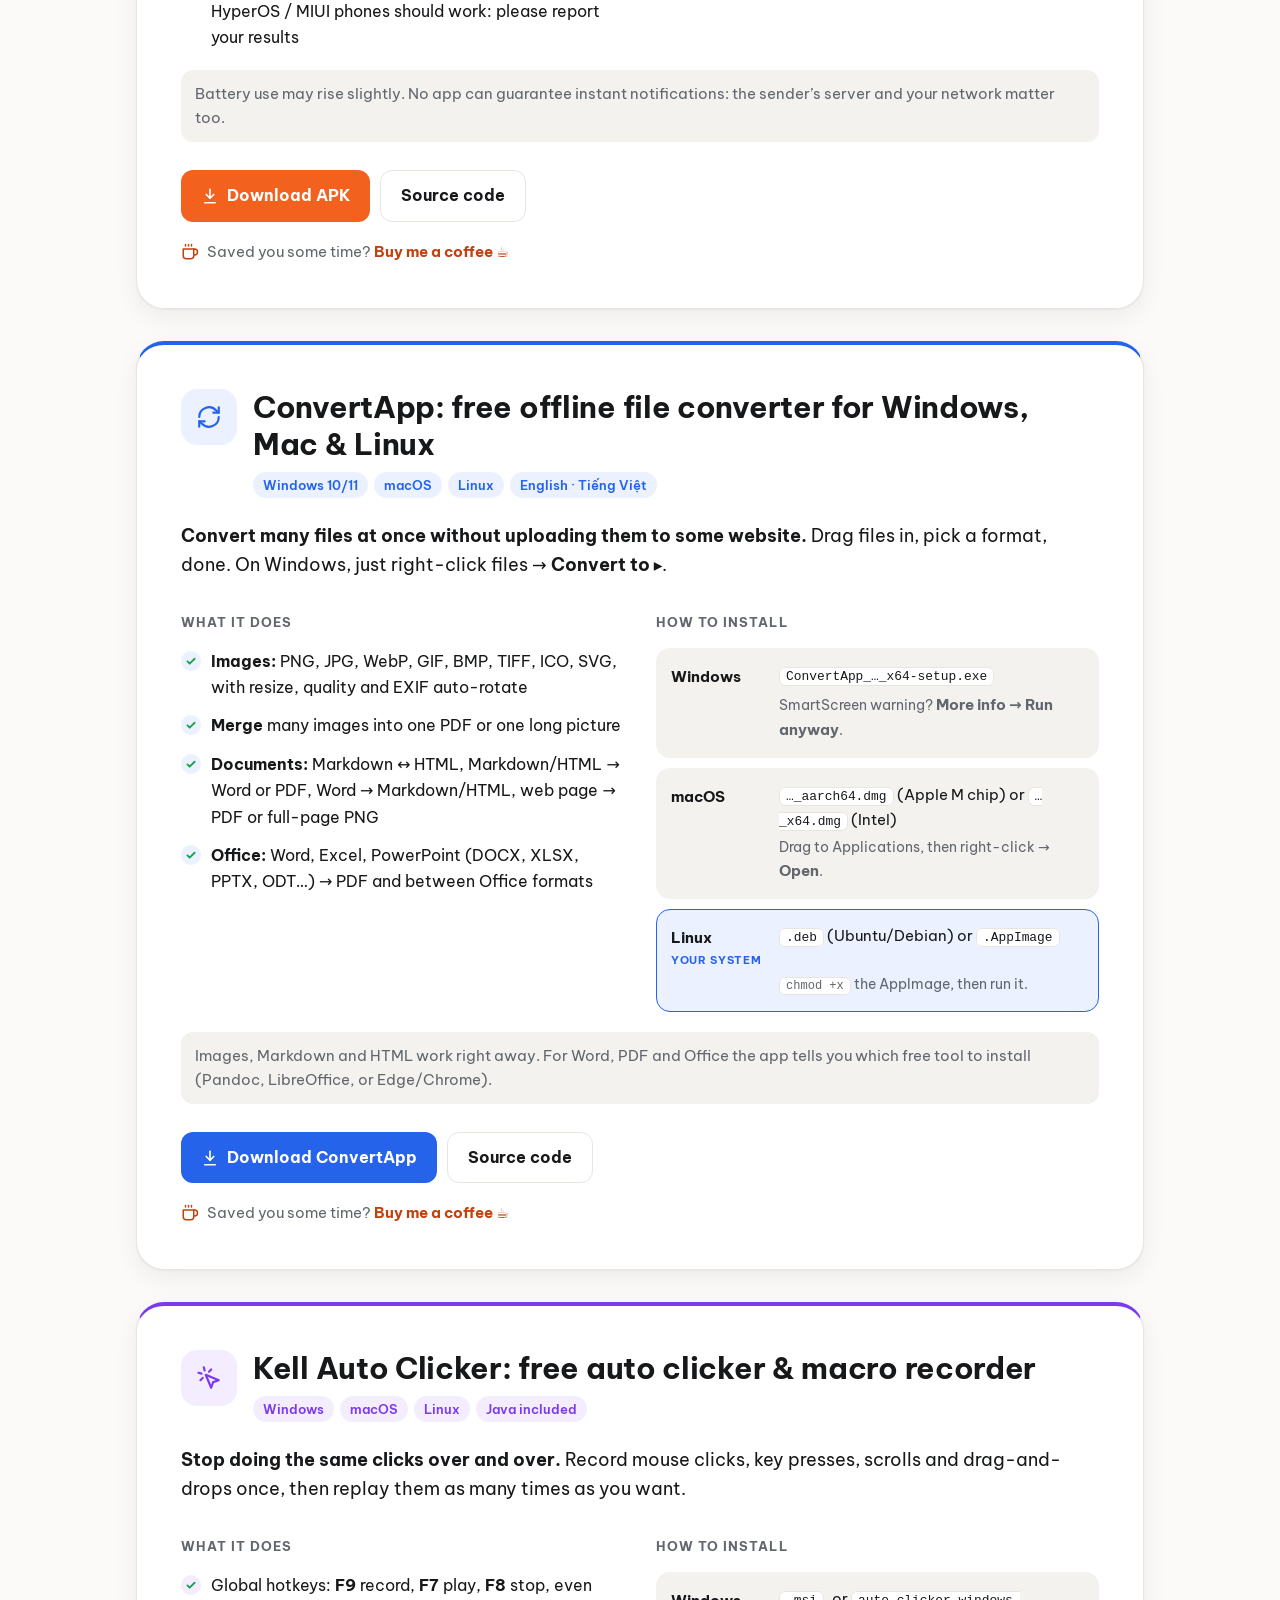
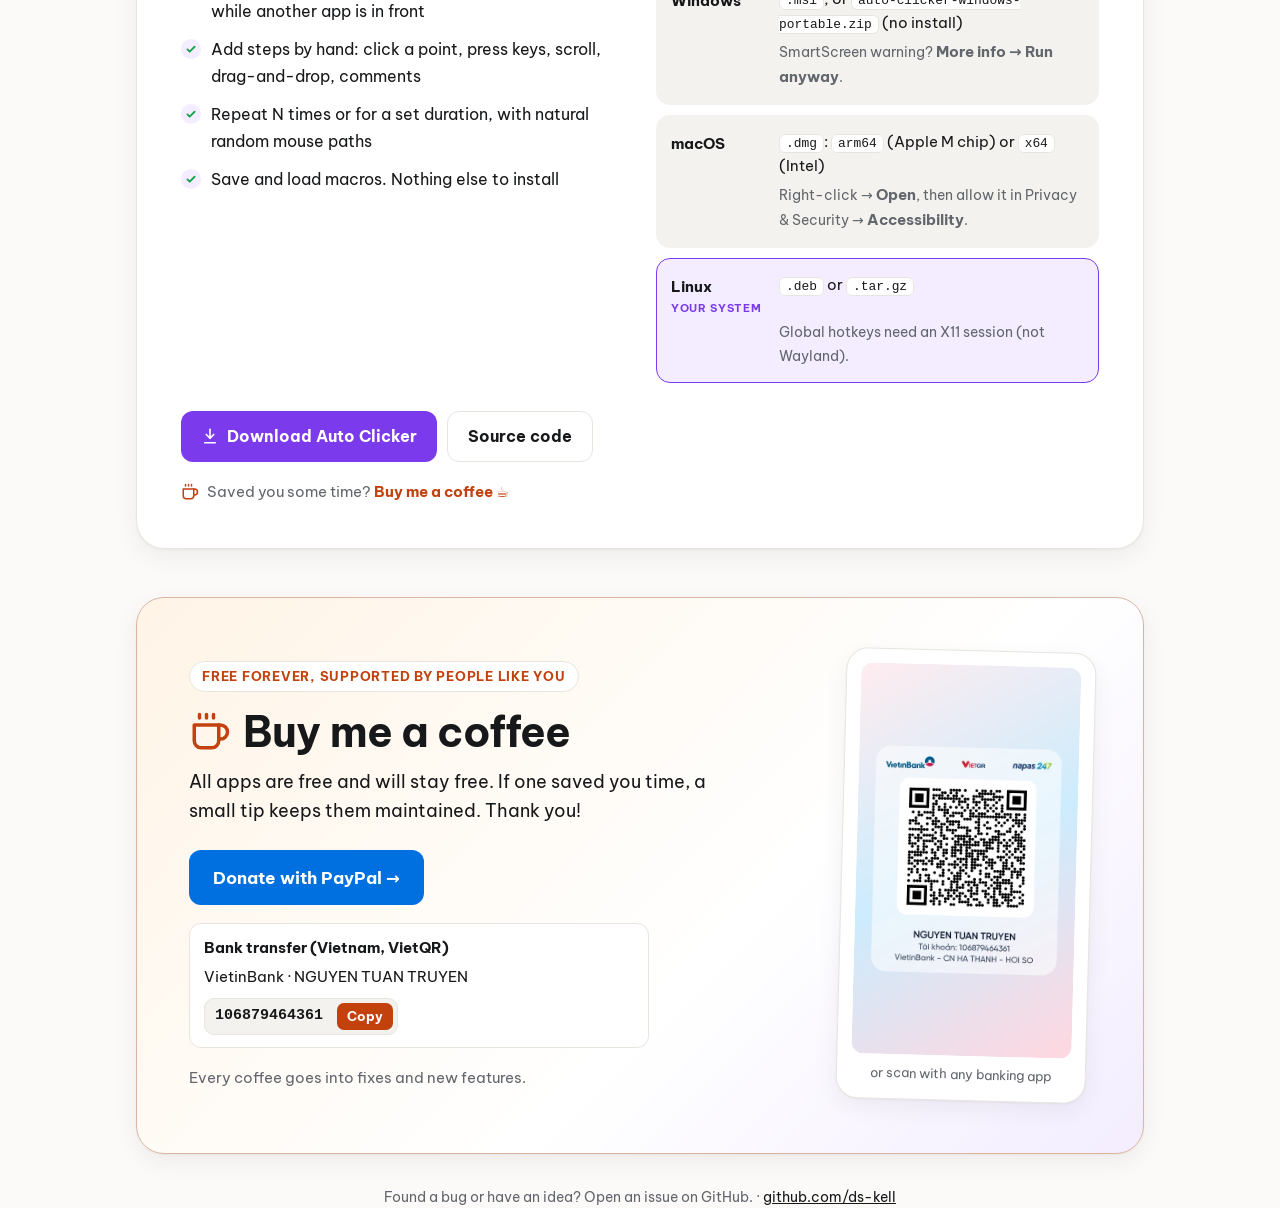
==== commit 7f8c65fb: "site: mention the AI assistant switch (Gemini, ChatGPT, Claude) in HyperNotifyFix headings Co-Author" ====
--- a/index.html
+++ b/index.html
@@ -27,7 +27,7 @@
   "@type": "SoftwareApplication",
   "name": "HyperNotifyFix",
   "inLanguage": "en",
-  "description": "Fix late notifications on Xiaomi and choose your power-key AI assistant",
+  "description": "Fix late notifications on Xiaomi and replace Xiao AI with Gemini, ChatGPT or Claude",
   "operatingSystem": "Android 8+",
   "applicationCategory": "UtilitiesApplication",
   "downloadUrl": "https://github.com/ds-kell/fix-noti-xiaomi/releases/latest",
@@ -90,14 +90,14 @@
     <a class="btn dark" href="#apps">See the apps ↓</a>
     <a class="btn coffee" href="#support"><svg viewBox="0 0 24 24" fill="none" stroke="currentColor" stroke-width="2" stroke-linecap="round" stroke-linejoin="round"><path d="M17 8h1a4 4 0 1 1 0 8h-1"/><path d="M3 8h14v9a4 4 0 0 1-4 4H7a4 4 0 0 1-4-4Z"/><path d="M6 2v2M10 2v2M14 2v2"/></svg>Buy me a coffee</a>
   </div>
-  <div class="cards" id="apps"><a class="card a-orange" href="#notify"><div class="icon"><svg viewBox="0 0 24 24" fill="none" stroke="currentColor" stroke-width="2" stroke-linecap="round" stroke-linejoin="round"><path d="M6 8a6 6 0 1 1 12 0c0 7 3 9 3 9H3s3-2 3-9"/><path d="M10.3 21a1.94 1.94 0 0 0 3.4 0"/><path d="M19 3l1.5-1.5M5 3 3.5 1.5"/></svg></div><strong>HyperNotifyFix</strong><span>Fix late notifications on Xiaomi and choose your power-key AI assistant</span><span class="go">How to install →</span></a><a class="card a-blue" href="#convert"><div class="icon"><svg viewBox="0 0 24 24" fill="none" stroke="currentColor" stroke-width="2" stroke-linecap="round" stroke-linejoin="round"><path d="M3 12a9 9 0 0 1 15.5-6.2L21 8"/><path d="M21 3v5h-5"/><path d="M21 12a9 9 0 0 1-15.5 6.2L3 16"/><path d="M3 21v-5h5"/></svg></div><strong>ConvertApp</strong><span>Convert images, PDF, Word, Excel offline</span><span class="go">How to install →</span></a><a class="card a-violet" href="#clicker"><div class="icon"><svg viewBox="0 0 24 24" fill="none" stroke="currentColor" stroke-width="2" stroke-linecap="round" stroke-linejoin="round"><path d="M9 9l5 12 1.8-5.2L21 14Z"/><path d="M7.2 2.2 8 5.1M5.1 8l-2.9-.8M14 4.1 12 6.2M6.2 12l-2.1 2"/></svg></div><strong>Kell Auto Clicker</strong><span>Record mouse &amp; keyboard, replay automatically</span><span class="go">How to install →</span></a></div>
+  <div class="cards" id="apps"><a class="card a-orange" href="#notify"><div class="icon"><svg viewBox="0 0 24 24" fill="none" stroke="currentColor" stroke-width="2" stroke-linecap="round" stroke-linejoin="round"><path d="M6 8a6 6 0 1 1 12 0c0 7 3 9 3 9H3s3-2 3-9"/><path d="M10.3 21a1.94 1.94 0 0 0 3.4 0"/><path d="M19 3l1.5-1.5M5 3 3.5 1.5"/></svg></div><strong>HyperNotifyFix</strong><span>Fix late notifications on Xiaomi and replace Xiao AI with Gemini, ChatGPT or Claude</span><span class="go">How to install →</span></a><a class="card a-blue" href="#convert"><div class="icon"><svg viewBox="0 0 24 24" fill="none" stroke="currentColor" stroke-width="2" stroke-linecap="round" stroke-linejoin="round"><path d="M3 12a9 9 0 0 1 15.5-6.2L21 8"/><path d="M21 3v5h-5"/><path d="M21 12a9 9 0 0 1-15.5 6.2L3 16"/><path d="M3 21v-5h5"/></svg></div><strong>ConvertApp</strong><span>Convert images, PDF, Word, Excel offline</span><span class="go">How to install →</span></a><a class="card a-violet" href="#clicker"><div class="icon"><svg viewBox="0 0 24 24" fill="none" stroke="currentColor" stroke-width="2" stroke-linecap="round" stroke-linejoin="round"><path d="M9 9l5 12 1.8-5.2L21 14Z"/><path d="M7.2 2.2 8 5.1M5.1 8l-2.9-.8M14 4.1 12 6.2M6.2 12l-2.1 2"/></svg></div><strong>Kell Auto Clicker</strong><span>Record mouse &amp; keyboard, replay automatically</span><span class="go">How to install →</span></a></div>
 </div></section>
 
 <div class="wrap">
 
 <section class="app a-orange" id="notify">
   <div class="app-head"><div class="icon"><svg viewBox="0 0 24 24" fill="none" stroke="currentColor" stroke-width="2" stroke-linecap="round" stroke-linejoin="round"><path d="M6 8a6 6 0 1 1 12 0c0 7 3 9 3 9H3s3-2 3-9"/><path d="M10.3 21a1.94 1.94 0 0 0 3.4 0"/><path d="M19 3l1.5-1.5M5 3 3.5 1.5"/></svg></div>
-    <div><h2>HyperNotifyFix: fix delayed notifications on Xiaomi HyperOS &amp; MIUI</h2><div class="chips"><span class="chip">Android 8+</span><span class="chip">Xiaomi · Redmi · POCO</span><span class="chip">No root</span></div></div></div>
+    <div><h2>HyperNotifyFix: fix delayed notifications on Xiaomi HyperOS &amp; MIUI, and swap Xiao AI for Gemini, ChatGPT or Claude</h2><div class="chips"><span class="chip">Android 8+</span><span class="chip">Xiaomi · Redmi · POCO</span><span class="chip">No root</span></div></div></div>
   <p class="problem"><strong>Zalo, Messenger, Gmail, Telegram or WhatsApp notifications arrive late, or only when you open the app?</strong> HyperOS freezes apps and Google Play Services in the background to save battery. HyperNotifyFix finds what is blocking your notifications and fixes it, without root, through Shizuku.</p>
   <div class="grid-2">
     <div><h3>What it does</h3><ul class="features"><li><span>Turns off battery optimization (Doze) and background limits for the apps you pick</span></li><li><span>Adds them to Xiaomi’s hidden MILLET and low-latency whitelists, refreshes MiPush and reconnects Google push (FCM)</span></li><li><span>Every change is previewed, backed up and reversible. Dry Run is on by default</span></li><li><span><b>AI assistant on the power button:</b> replace Xiao AI with Gemini, ChatGPT, Claude or any installed assistant. After the first setup you can switch without Shizuku</span></li><li><span>Keeps every fix after a reboot and after HyperOS rewrites it (HyperOS China resets the assistant on every boot)</span></li><li><span>Tested on Xiaomi 15 Ultra (HyperOS 3). Other HyperOS / MIUI phones should work: please report your results</span></li></ul></div>
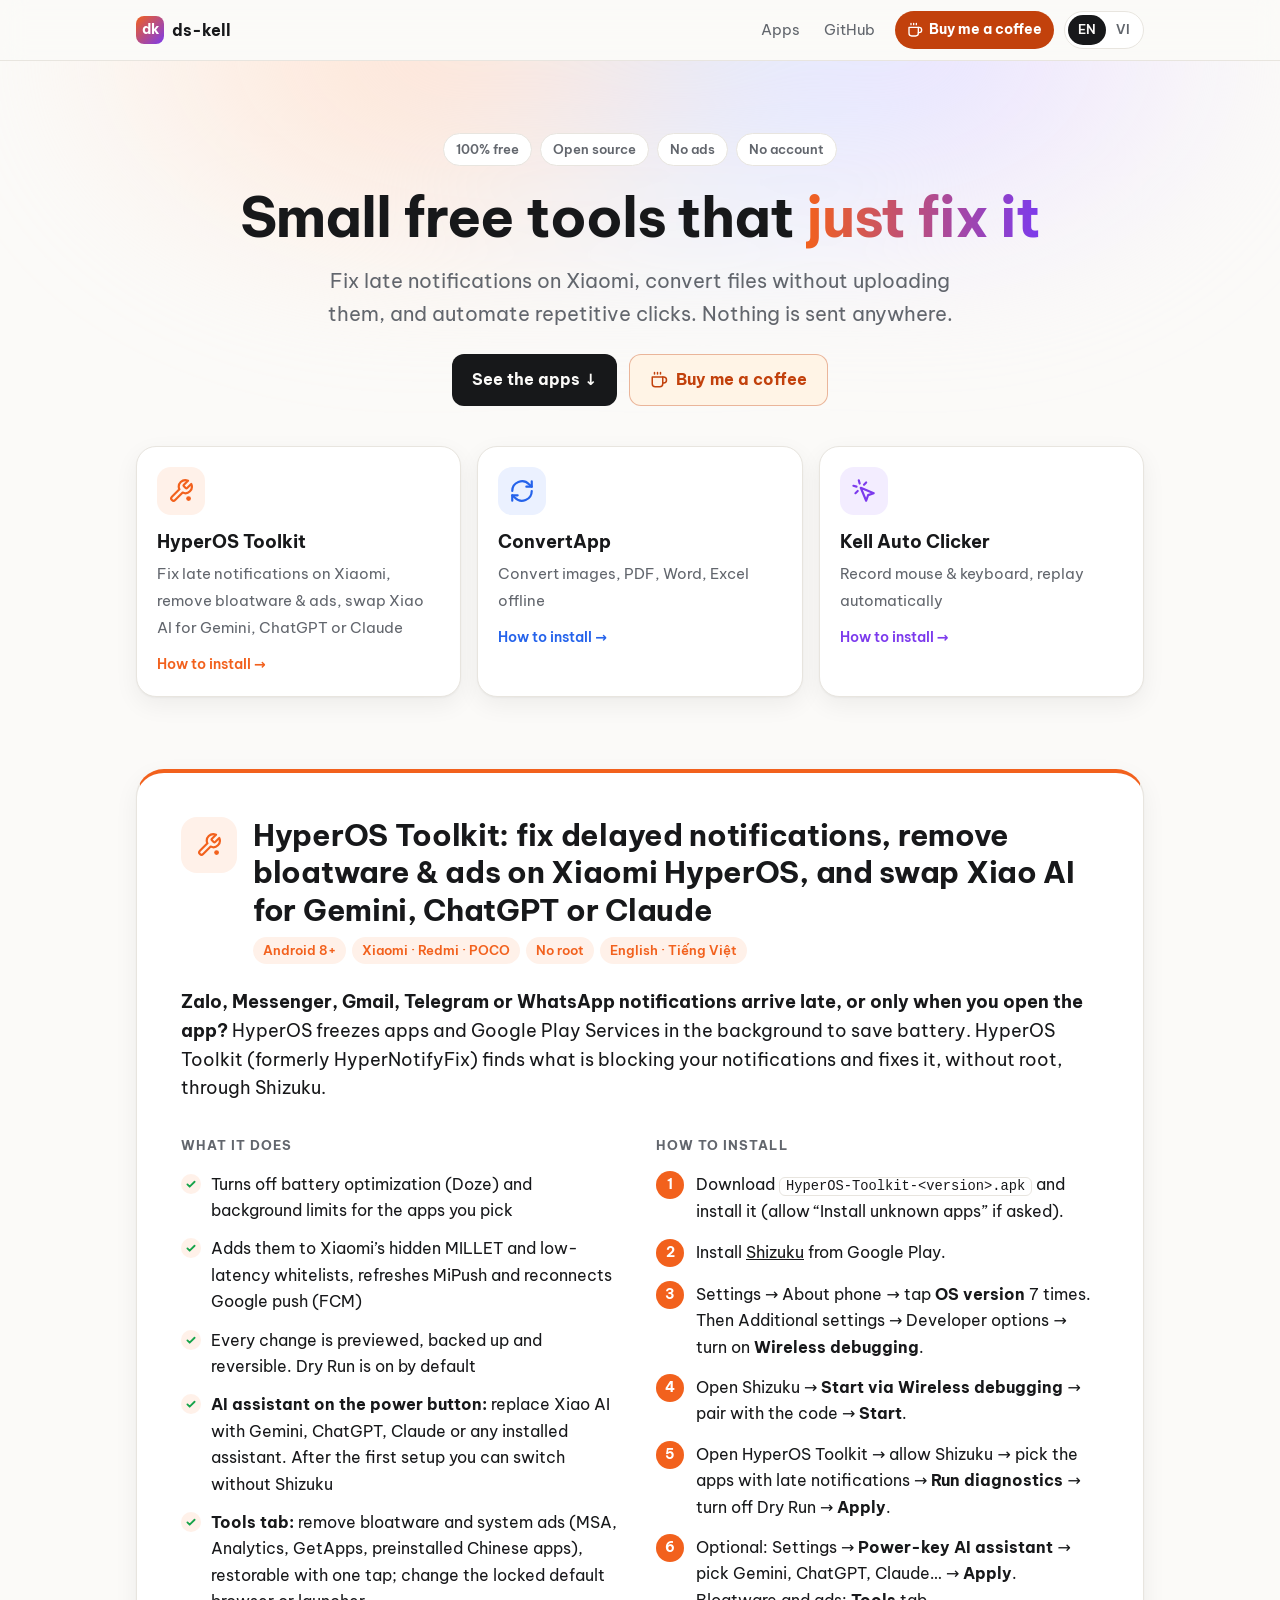
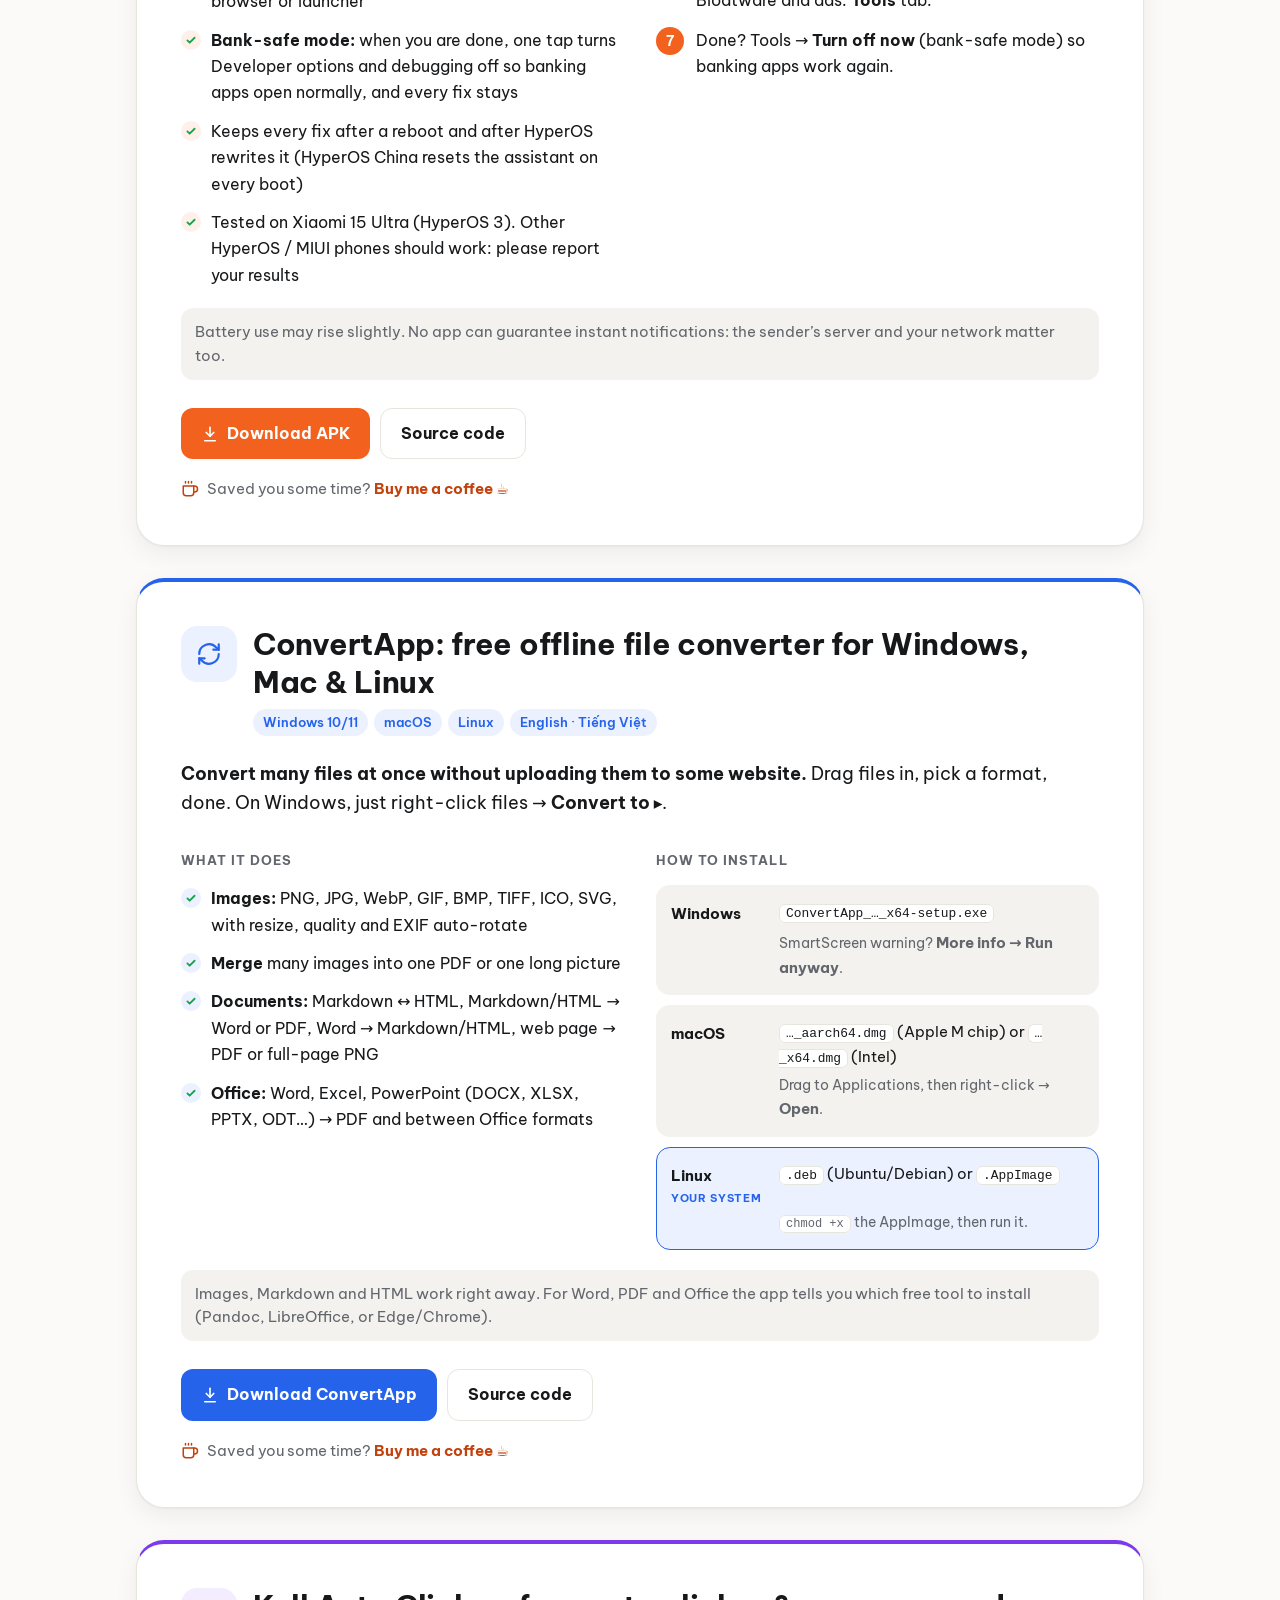
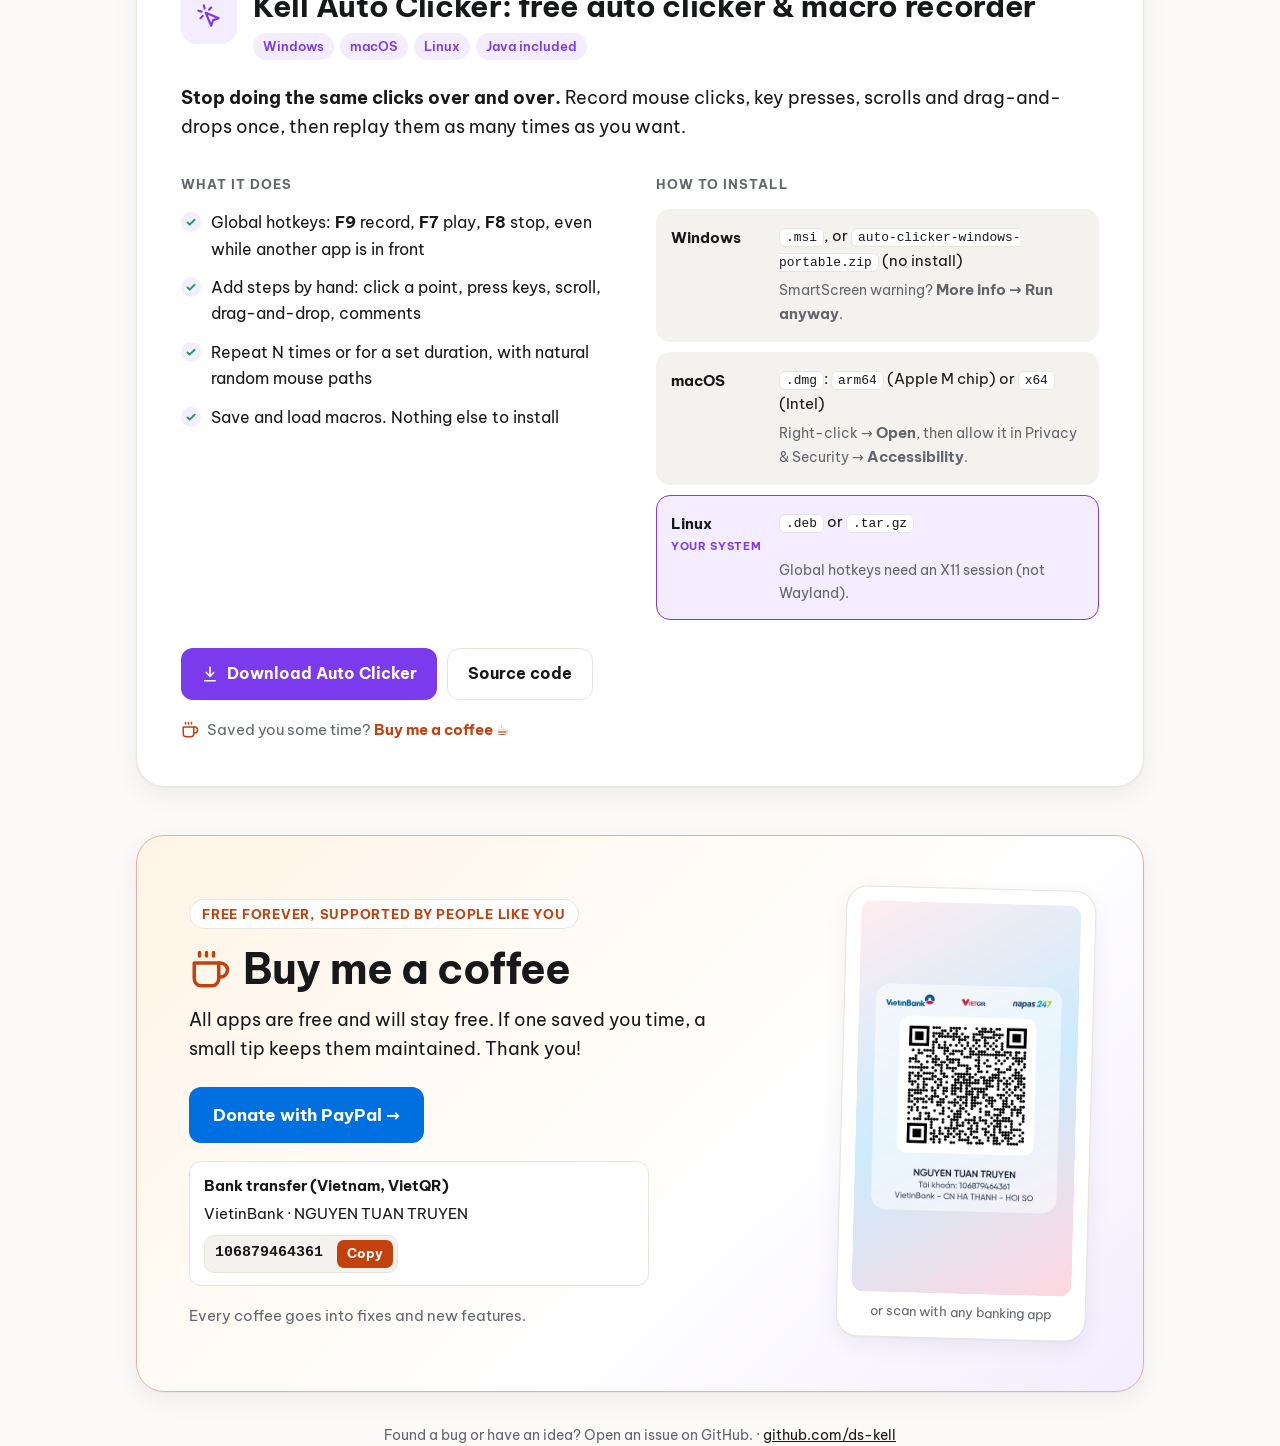
==== commit 2e602234: "site: HyperOS Toolkit (rename, tools tab, bank-safe mode, wrench icon) Co-Authored-By: Claude Opus 5" ====
--- a/index.html
+++ b/index.html
@@ -3,8 +3,8 @@
 <head>
 <meta charset="utf-8">
 <meta name="viewport" content="width=device-width, initial-scale=1">
-<title>Fix Xiaomi Notification Delay, Free File Converter &amp; Auto Clicker | ds-kell</title>
-<meta name="description" content="Free open-source apps: HyperNotifyFix fixes late notifications on Xiaomi HyperOS/MIUI and puts Gemini, ChatGPT or Claude on the power button, without root; ConvertApp converts images, PDF, Word, Excel offline; Kell Auto Clicker records and replays mouse and keyboard.">
+<title>Fix Xiaomi Notification Delay, Remove Bloatware, Free File Converter &amp; Auto Clicker | ds-kell</title>
+<meta name="description" content="Free open-source apps: HyperOS Toolkit fixes late notifications on Xiaomi HyperOS/MIUI, removes bloatware and system ads, and puts Gemini, ChatGPT or Claude on the power button, without root; ConvertApp converts images, PDF, Word, Excel offline; Kell Auto Clicker records and replays mouse and keyboard.">
 <link rel="canonical" href="https://ds-kell.github.io/">
 <link rel="alternate" hreflang="en" href="https://ds-kell.github.io/">
 <link rel="alternate" hreflang="vi" href="https://ds-kell.github.io/vi/">
@@ -25,9 +25,9 @@
  {
   "@context": "https://schema.org",
   "@type": "SoftwareApplication",
-  "name": "HyperNotifyFix",
+  "name": "HyperOS Toolkit",
   "inLanguage": "en",
-  "description": "Fix late notifications on Xiaomi and replace Xiao AI with Gemini, ChatGPT or Claude",
+  "description": "Fix late notifications on Xiaomi, remove bloatware & ads, swap Xiao AI for Gemini, ChatGPT or Claude",
   "operatingSystem": "Android 8+",
   "applicationCategory": "UtilitiesApplication",
   "downloadUrl": "https://github.com/ds-kell/fix-noti-xiaomi/releases/latest",
@@ -90,18 +90,18 @@
     <a class="btn dark" href="#apps">See the apps ↓</a>
     <a class="btn coffee" href="#support"><svg viewBox="0 0 24 24" fill="none" stroke="currentColor" stroke-width="2" stroke-linecap="round" stroke-linejoin="round"><path d="M17 8h1a4 4 0 1 1 0 8h-1"/><path d="M3 8h14v9a4 4 0 0 1-4 4H7a4 4 0 0 1-4-4Z"/><path d="M6 2v2M10 2v2M14 2v2"/></svg>Buy me a coffee</a>
   </div>
-  <div class="cards" id="apps"><a class="card a-orange" href="#notify"><div class="icon"><svg viewBox="0 0 24 24" fill="none" stroke="currentColor" stroke-width="2" stroke-linecap="round" stroke-linejoin="round"><path d="M6 8a6 6 0 1 1 12 0c0 7 3 9 3 9H3s3-2 3-9"/><path d="M10.3 21a1.94 1.94 0 0 0 3.4 0"/><path d="M19 3l1.5-1.5M5 3 3.5 1.5"/></svg></div><strong>HyperNotifyFix</strong><span>Fix late notifications on Xiaomi and replace Xiao AI with Gemini, ChatGPT or Claude</span><span class="go">How to install →</span></a><a class="card a-blue" href="#convert"><div class="icon"><svg viewBox="0 0 24 24" fill="none" stroke="currentColor" stroke-width="2" stroke-linecap="round" stroke-linejoin="round"><path d="M3 12a9 9 0 0 1 15.5-6.2L21 8"/><path d="M21 3v5h-5"/><path d="M21 12a9 9 0 0 1-15.5 6.2L3 16"/><path d="M3 21v-5h5"/></svg></div><strong>ConvertApp</strong><span>Convert images, PDF, Word, Excel offline</span><span class="go">How to install →</span></a><a class="card a-violet" href="#clicker"><div class="icon"><svg viewBox="0 0 24 24" fill="none" stroke="currentColor" stroke-width="2" stroke-linecap="round" stroke-linejoin="round"><path d="M9 9l5 12 1.8-5.2L21 14Z"/><path d="M7.2 2.2 8 5.1M5.1 8l-2.9-.8M14 4.1 12 6.2M6.2 12l-2.1 2"/></svg></div><strong>Kell Auto Clicker</strong><span>Record mouse &amp; keyboard, replay automatically</span><span class="go">How to install →</span></a></div>
+  <div class="cards" id="apps"><a class="card a-orange" href="#notify"><div class="icon"><svg viewBox="0 0 24 24" fill="none" stroke="currentColor" stroke-width="2" stroke-linecap="round" stroke-linejoin="round"><path d="M14.7 6.3a1 1 0 0 0 0 1.4l1.6 1.6a1 1 0 0 0 1.4 0l3.77-3.77a6 6 0 0 1-7.94 7.94l-6.91 6.91a2.12 2.12 0 0 1-3-3l6.91-6.91a6 6 0 0 1 7.94-7.94l-3.76 3.76z"/><circle cx="19" cy="19" r="2.2" fill="currentColor" stroke="none"/></svg></div><strong>HyperOS Toolkit</strong><span>Fix late notifications on Xiaomi, remove bloatware &amp; ads, swap Xiao AI for Gemini, ChatGPT or Claude</span><span class="go">How to install →</span></a><a class="card a-blue" href="#convert"><div class="icon"><svg viewBox="0 0 24 24" fill="none" stroke="currentColor" stroke-width="2" stroke-linecap="round" stroke-linejoin="round"><path d="M3 12a9 9 0 0 1 15.5-6.2L21 8"/><path d="M21 3v5h-5"/><path d="M21 12a9 9 0 0 1-15.5 6.2L3 16"/><path d="M3 21v-5h5"/></svg></div><strong>ConvertApp</strong><span>Convert images, PDF, Word, Excel offline</span><span class="go">How to install →</span></a><a class="card a-violet" href="#clicker"><div class="icon"><svg viewBox="0 0 24 24" fill="none" stroke="currentColor" stroke-width="2" stroke-linecap="round" stroke-linejoin="round"><path d="M9 9l5 12 1.8-5.2L21 14Z"/><path d="M7.2 2.2 8 5.1M5.1 8l-2.9-.8M14 4.1 12 6.2M6.2 12l-2.1 2"/></svg></div><strong>Kell Auto Clicker</strong><span>Record mouse &amp; keyboard, replay automatically</span><span class="go">How to install →</span></a></div>
 </div></section>
 
 <div class="wrap">
 
 <section class="app a-orange" id="notify">
-  <div class="app-head"><div class="icon"><svg viewBox="0 0 24 24" fill="none" stroke="currentColor" stroke-width="2" stroke-linecap="round" stroke-linejoin="round"><path d="M6 8a6 6 0 1 1 12 0c0 7 3 9 3 9H3s3-2 3-9"/><path d="M10.3 21a1.94 1.94 0 0 0 3.4 0"/><path d="M19 3l1.5-1.5M5 3 3.5 1.5"/></svg></div>
-    <div><h2>HyperNotifyFix: fix delayed notifications on Xiaomi HyperOS &amp; MIUI, and swap Xiao AI for Gemini, ChatGPT or Claude</h2><div class="chips"><span class="chip">Android 8+</span><span class="chip">Xiaomi · Redmi · POCO</span><span class="chip">No root</span></div></div></div>
-  <p class="problem"><strong>Zalo, Messenger, Gmail, Telegram or WhatsApp notifications arrive late, or only when you open the app?</strong> HyperOS freezes apps and Google Play Services in the background to save battery. HyperNotifyFix finds what is blocking your notifications and fixes it, without root, through Shizuku.</p>
+  <div class="app-head"><div class="icon"><svg viewBox="0 0 24 24" fill="none" stroke="currentColor" stroke-width="2" stroke-linecap="round" stroke-linejoin="round"><path d="M14.7 6.3a1 1 0 0 0 0 1.4l1.6 1.6a1 1 0 0 0 1.4 0l3.77-3.77a6 6 0 0 1-7.94 7.94l-6.91 6.91a2.12 2.12 0 0 1-3-3l6.91-6.91a6 6 0 0 1 7.94-7.94l-3.76 3.76z"/><circle cx="19" cy="19" r="2.2" fill="currentColor" stroke="none"/></svg></div>
+    <div><h2>HyperOS Toolkit: fix delayed notifications, remove bloatware &amp; ads on Xiaomi HyperOS, and swap Xiao AI for Gemini, ChatGPT or Claude</h2><div class="chips"><span class="chip">Android 8+</span><span class="chip">Xiaomi · Redmi · POCO</span><span class="chip">No root</span><span class="chip">English · Tiếng Việt</span></div></div></div>
+  <p class="problem"><strong>Zalo, Messenger, Gmail, Telegram or WhatsApp notifications arrive late, or only when you open the app?</strong> HyperOS freezes apps and Google Play Services in the background to save battery. HyperOS Toolkit (formerly HyperNotifyFix) finds what is blocking your notifications and fixes it, without root, through Shizuku.</p>
   <div class="grid-2">
-    <div><h3>What it does</h3><ul class="features"><li><span>Turns off battery optimization (Doze) and background limits for the apps you pick</span></li><li><span>Adds them to Xiaomi’s hidden MILLET and low-latency whitelists, refreshes MiPush and reconnects Google push (FCM)</span></li><li><span>Every change is previewed, backed up and reversible. Dry Run is on by default</span></li><li><span><b>AI assistant on the power button:</b> replace Xiao AI with Gemini, ChatGPT, Claude or any installed assistant. After the first setup you can switch without Shizuku</span></li><li><span>Keeps every fix after a reboot and after HyperOS rewrites it (HyperOS China resets the assistant on every boot)</span></li><li><span>Tested on Xiaomi 15 Ultra (HyperOS 3). Other HyperOS / MIUI phones should work: please report your results</span></li></ul></div>
-    <div><h3>How to install</h3><ol class="steps"><li><span>Download <code>HyperNotifyFix-&lt;version&gt;.apk</code> and install it (allow “Install unknown apps” if asked).</span></li><li><span>Install <a href="https://play.google.com/store/apps/details?id=moe.shizuku.privileged.api">Shizuku</a> from Google Play.</span></li><li><span>Settings → About phone → tap <b>OS version</b> 7 times. Then Additional settings → Developer options → turn on <b>Wireless debugging</b>.</span></li><li><span>Open Shizuku → <b>Start via Wireless debugging</b> → pair with the code → <b>Start</b>.</span></li><li><span>Open HyperNotifyFix → allow Shizuku → pick the apps with late notifications → <b>Run diagnostics</b> → turn off Dry Run → <b>Apply</b>.</span></li><li><span>Optional: Settings → <b>Trợ lý AI cho nút nguồn</b> (AI assistant for the power key) → pick Gemini, ChatGPT, Claude… → <b>Apply</b>.</span></li></ol></div>
+    <div><h3>What it does</h3><ul class="features"><li><span>Turns off battery optimization (Doze) and background limits for the apps you pick</span></li><li><span>Adds them to Xiaomi’s hidden MILLET and low-latency whitelists, refreshes MiPush and reconnects Google push (FCM)</span></li><li><span>Every change is previewed, backed up and reversible. Dry Run is on by default</span></li><li><span><b>AI assistant on the power button:</b> replace Xiao AI with Gemini, ChatGPT, Claude or any installed assistant. After the first setup you can switch without Shizuku</span></li><li><span><b>Tools tab:</b> remove bloatware and system ads (MSA, Analytics, GetApps, preinstalled Chinese apps), restorable with one tap; change the locked default browser or launcher</span></li><li><span><b>Bank-safe mode:</b> when you are done, one tap turns Developer options and debugging off so banking apps open normally, and every fix stays</span></li><li><span>Keeps every fix after a reboot and after HyperOS rewrites it (HyperOS China resets the assistant on every boot)</span></li><li><span>Tested on Xiaomi 15 Ultra (HyperOS 3). Other HyperOS / MIUI phones should work: please report your results</span></li></ul></div>
+    <div><h3>How to install</h3><ol class="steps"><li><span>Download <code>HyperOS-Toolkit-&lt;version&gt;.apk</code> and install it (allow “Install unknown apps” if asked).</span></li><li><span>Install <a href="https://play.google.com/store/apps/details?id=moe.shizuku.privileged.api">Shizuku</a> from Google Play.</span></li><li><span>Settings → About phone → tap <b>OS version</b> 7 times. Then Additional settings → Developer options → turn on <b>Wireless debugging</b>.</span></li><li><span>Open Shizuku → <b>Start via Wireless debugging</b> → pair with the code → <b>Start</b>.</span></li><li><span>Open HyperOS Toolkit → allow Shizuku → pick the apps with late notifications → <b>Run diagnostics</b> → turn off Dry Run → <b>Apply</b>.</span></li><li><span>Optional: Settings → <b>Power-key AI assistant</b> → pick Gemini, ChatGPT, Claude… → <b>Apply</b>. Bloatware and ads: <b>Tools</b> tab.</span></li><li><span>Done? Tools → <b>Turn off now</b> (bank-safe mode) so banking apps work again.</span></li></ol></div>
   </div>
   <p class="note">Battery use may rise slightly. No app can guarantee instant notifications: the sender’s server and your network matter too.</p>
   <div class="actions">
